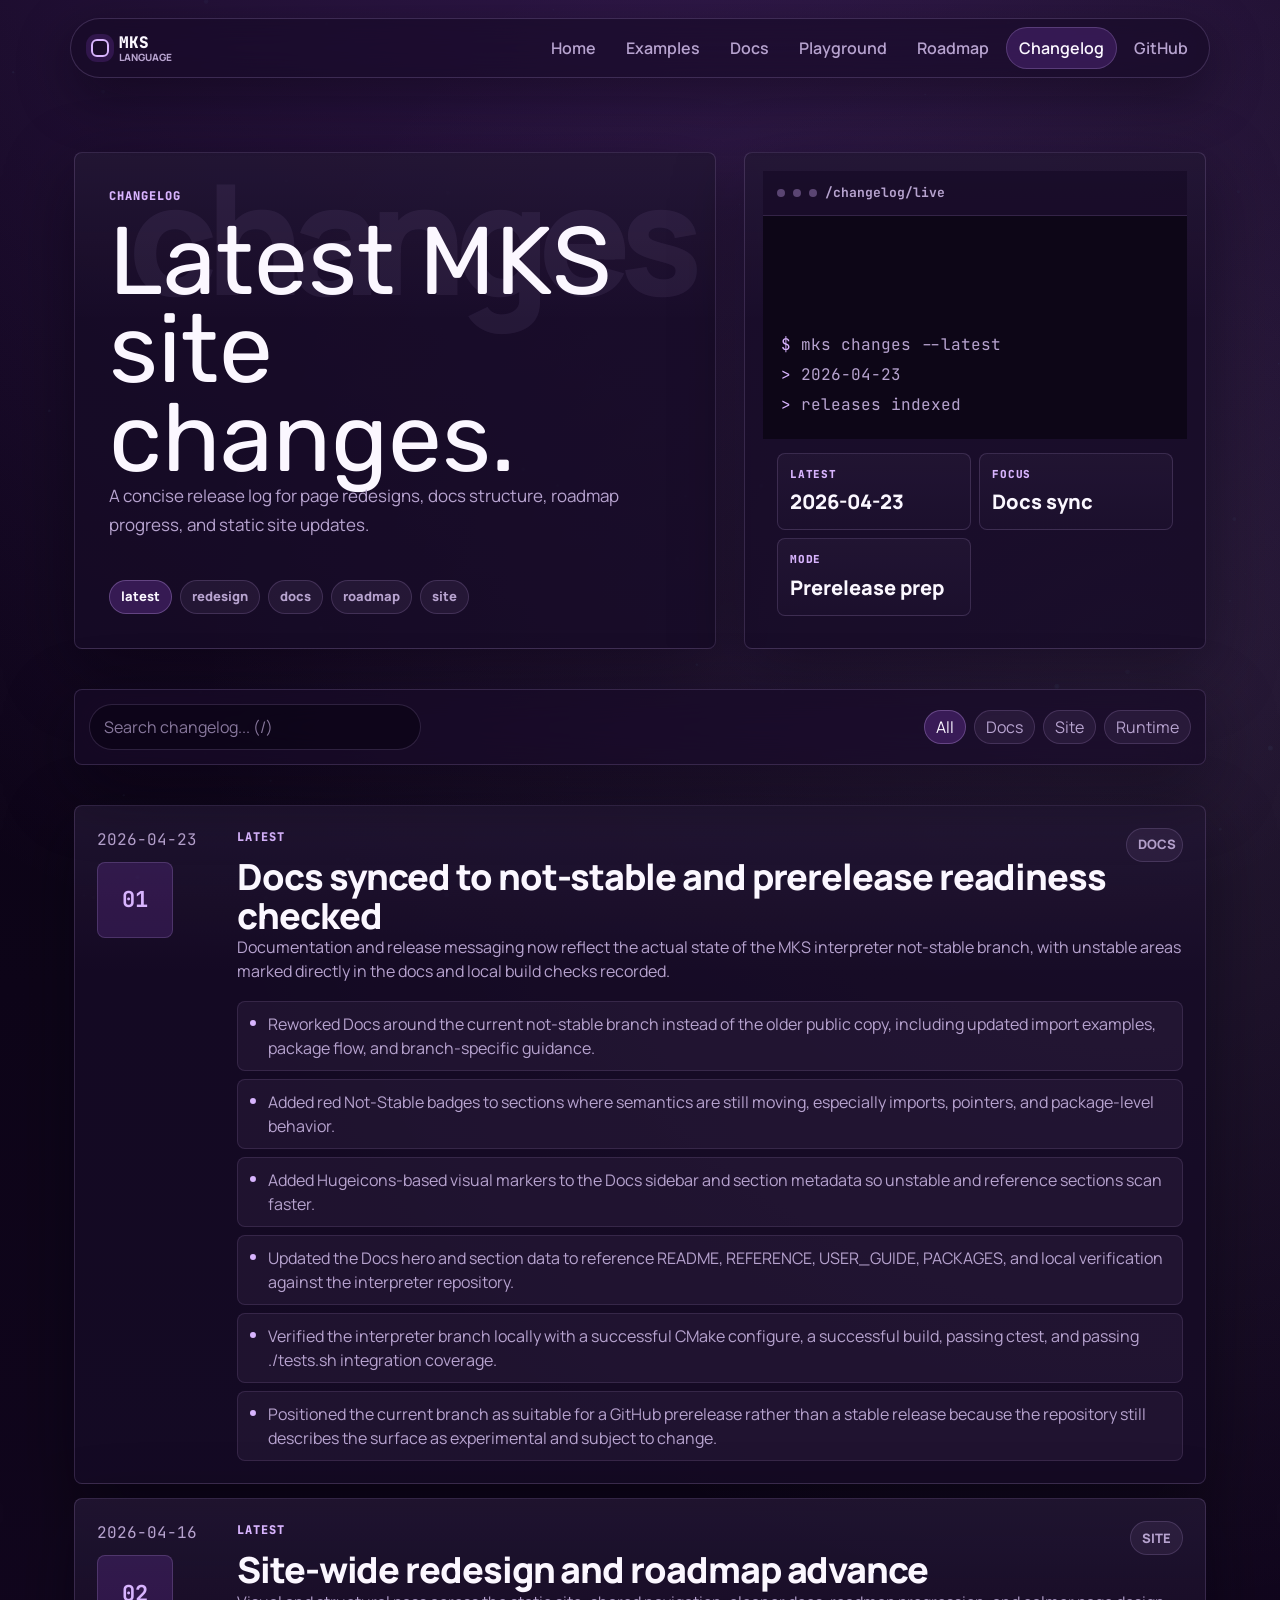
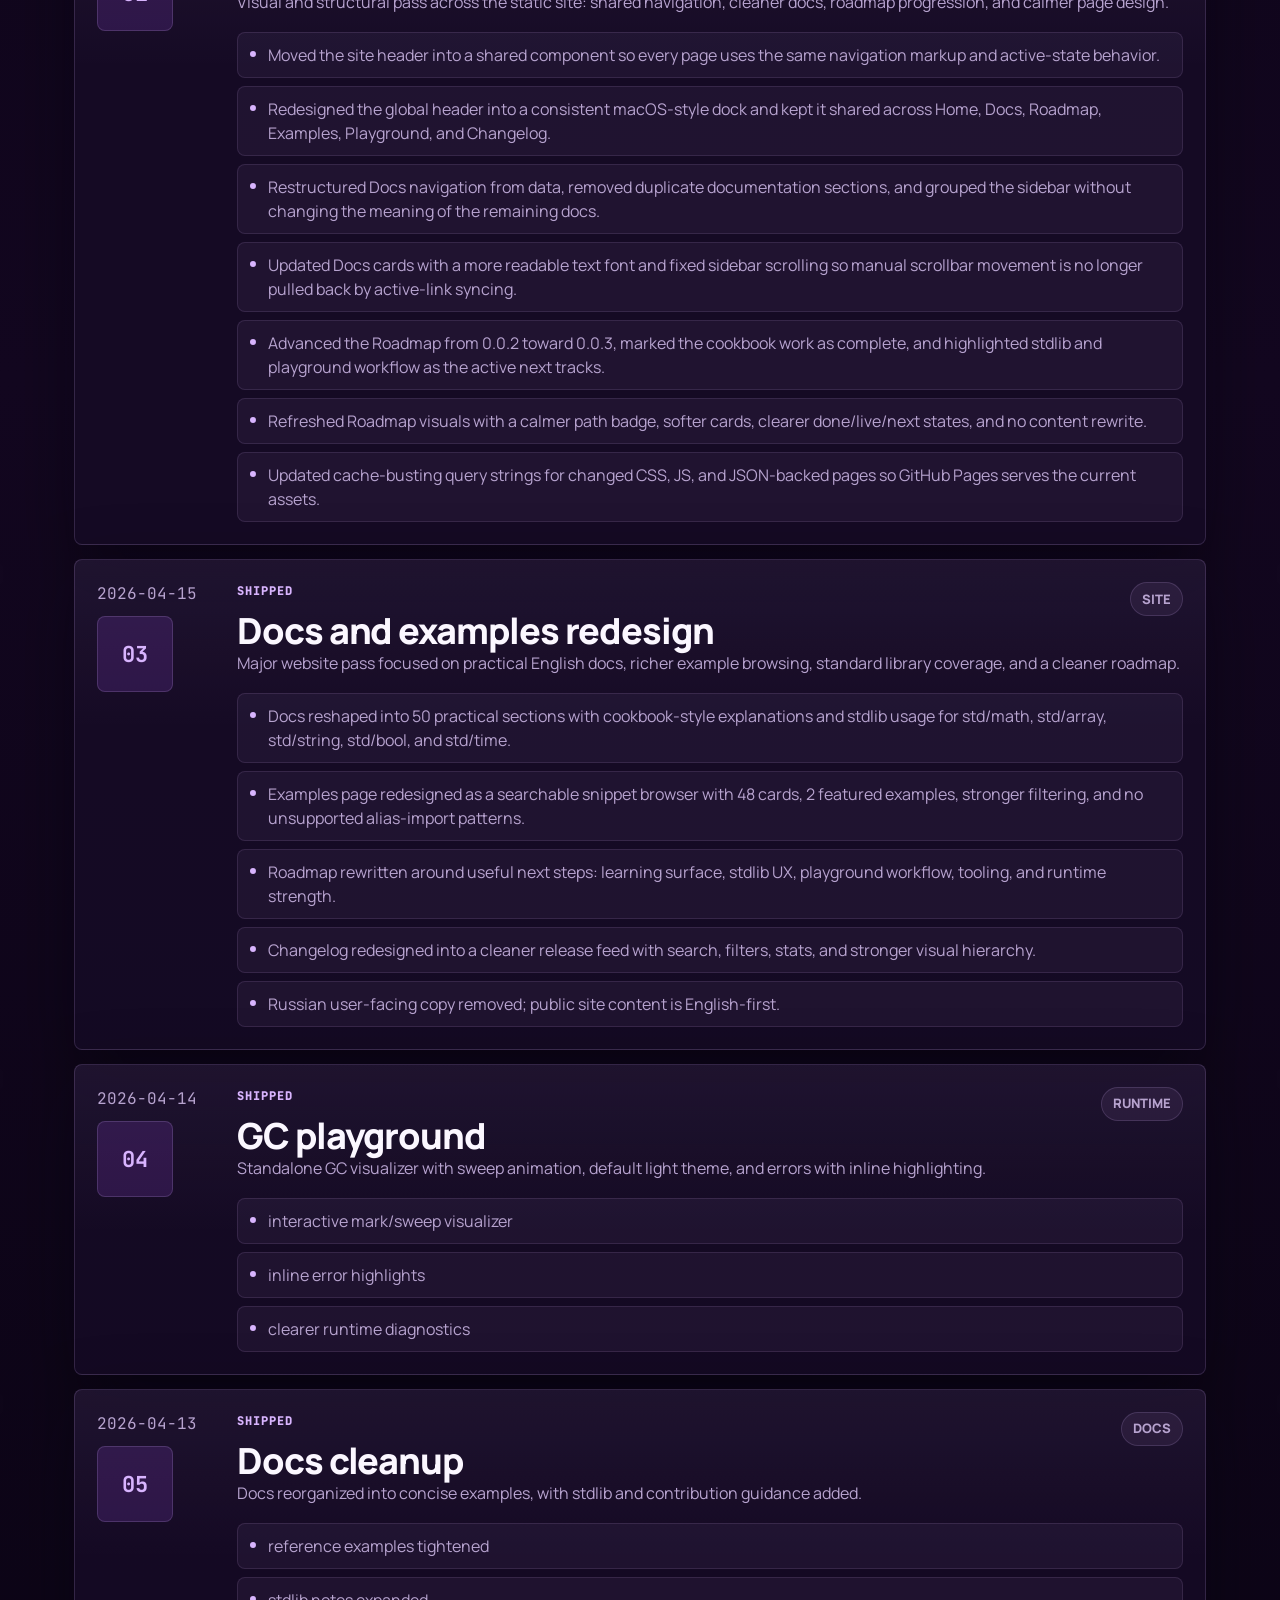
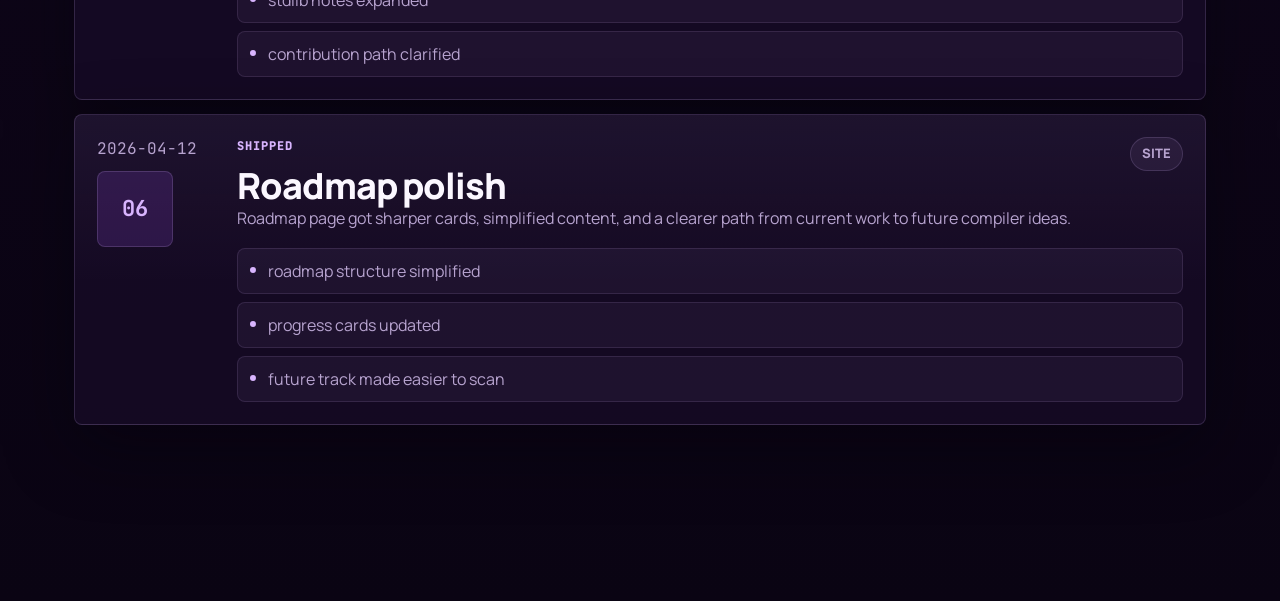
==== changelog.html @ b7c30746 "🎨 Palette: Changelog empty state and accessibility polish - Added localized empty state for Changelo" ====
<!DOCTYPE html>
<html lang="en" data-page="changelog">
<head>
  <meta charset="UTF-8">
  <meta name="viewport" content="width=device-width, initial-scale=1.0">
  <title>MKS Changelog</title>
  <link href="https://fonts.googleapis.com/css2?family=Rubik:wght@500;600;700;800&family=Manrope:wght@400;500;600;700;800&family=JetBrains+Mono:wght@500;700;800&display=swap" rel="stylesheet">
  <link rel="stylesheet" href="assets/css/base.css?v=20260502-dock-mobile-1">
  <link rel="stylesheet" href="assets/css/changelog.css?v=20260423-fonts-1">
  <link rel="stylesheet" href="assets/css/reworking.css?v=20260427-1">
</head>
<body data-theme="dark">
  <canvas class="particles" aria-hidden="true"></canvas>

  <main id="main-content" tabindex="-1">
    <div id="changelog-root">
    <section class="section panel glass changelog-loading">
      <p class="eyebrow">Changelog</p>
      <h1>Loading changelog...</h1>
      <p class="sub">Rendering from <code>assets/data/changelog.json</code></p>
    </section>
    </div>
  </main>
  <script src="assets/js/header.js?v=20260502-icons-1"></script>
  <script src="assets/js/common.js?v=20260502-dock-mobile-1"></script>
  <script src="assets/js/changelog.js?v=20260426-i18n-fix-1"></script>
</body>
</html>
---- assets/css/base.css ----
:root {
  --bg: #05070f;
  --bg-soft: #0a1020;
  --panel: #0f1627;
  --panel-2: #0b1323;
  --text: #f6f8ff;
  --muted: #9fb2d3;
  --accent: #6df2c5;
  --accent-2: #7aa2ff;
  --danger: #ff7b7b;

  --border: rgba(255,255,255,0.09);
  --shadow: 0 18px 60px rgba(0,0,0,0.55);
  --glow: 0 0 40px color-mix(in srgb, var(--accent) 55%, transparent);

  --noise: url('data:image/svg+xml;utf8,<svg xmlns="http://www.w3.org/2000/svg" width="160" height="160" viewBox="0 0 160 160"><filter id="n"><feTurbulence type="fractalNoise" baseFrequency="0.8" numOctaves="2" stitchTiles="stitch"/></filter><rect width="160" height="160" filter="url(%23n)" opacity="0.08"/></svg>');

  --font-display: 'Rubik', 'Manrope', system-ui, sans-serif;
  --font-body: 'Manrope', 'Rubik', system-ui, sans-serif;
  --font-mono: 'JetBrains Mono', monospace;
}

/* base */

* {
  box-sizing: border-box;
  min-width: 0;
}

html {
  margin: 0;
  padding: 0;
  height: 100%;
  background: var(--bg);
  overflow-x: hidden;
}

body {
  margin: 0;
  padding: 0 0 104px;
  min-height: 100vh;
  font-family: var(--font-body);
  color: var(--text);
  line-height: 1.5;
  overflow-x: hidden;
  background: linear-gradient(
    180deg,
    color-mix(in srgb, var(--bg) 90%, transparent),
    color-mix(in srgb, var(--bg-soft) 90%, transparent)
  );
}

/* background fx */

body::before {
  content: "";
  position: fixed;
  inset: 0;
  pointer-events: none;
  z-index: 0;
  background:
    radial-gradient(circle at 20% 20%, rgba(92,240,195,0.08), transparent 38%),
    radial-gradient(circle at 80% 10%, rgba(126,170,255,0.08), transparent 40%),
    radial-gradient(circle at 50% 70%, rgba(92,240,195,0.05), transparent 45%);
}

body::after {
  content: "";
  position: fixed;
  inset: 0;
  pointer-events: none;
  z-index: 0;
  background-image: var(--noise);
  opacity: 0.35;
  mix-blend-mode: soft-light;
}

main {
  position: relative;
  z-index: 2;
  width: 100%;
  overflow-x: clip;
}

/* reset */

img,
canvas,
video,
svg {
  display: block;
  max-width: 100%;
}

button,
input,
textarea {
  font: inherit;
}

button {
  border: 0;
}

a {
  color: inherit;
  text-decoration: none;
}

/* particles */

.particles {
  position: fixed;
  inset: 0;
  width: 100%;
  height: 100%;
  pointer-events: none;
  z-index: 0;
  opacity: 0.22;
}

/* navbar */

.navbar {
  position: fixed;
  top: auto;
  bottom: max(18px, env(safe-area-inset-bottom));
  left: 0;
  right: 0;
  z-index: 40;
  display: flex;
  justify-content: center;
  pointer-events: none;
  padding: 0 18px;
}

@supports (backdrop-filter: blur(12px)) {
  .nav-inner {
    backdrop-filter: blur(16px) saturate(1.08);
    background: color-mix(in srgb, var(--panel-2) 72%, transparent);
  }
}

.nav-inner {
  display: flex;
  align-items: center;
  justify-content: space-between;
  gap: 10px;
  width: min(100%, 980px);
  padding: 8px;
  margin: 0;
  position: relative;
  pointer-events: auto;
  border: 1px solid color-mix(in srgb, var(--border) 86%, transparent);
  border-radius: 18px;
  background: color-mix(in srgb, var(--panel-2) 84%, transparent);
  box-shadow:
    0 20px 60px rgba(0,0,0,0.44),
    inset 0 1px 0 rgba(255,255,255,0.08);
}

.logo {
  display: flex;
  align-items: center;
  gap: 10px;
  font-family: var(--font-mono);
  font-weight: 700;
  flex-shrink: 0;
  min-height: 46px;
  padding: 7px 10px;
  border-radius: 14px;
  transition: transform 220ms cubic-bezier(.2,.8,.2,1), background 180ms ease;
}

.logo:hover {
  background: color-mix(in srgb, var(--panel) 56%, transparent);
  transform: translateY(-7px) scale(1.04);
}

.logo-mark {
  width: 14px;
  height: 14px;
  border: 2px solid var(--accent);
  border-radius: 4px;
  box-shadow: 0 0 12px color-mix(in srgb, var(--accent) 70%, transparent);
}

.logo-text {
  display: grid;
  gap: 1px;
  line-height: 1;
}

.logo-text strong {
  display: block;
  font-family: var(--font-mono);
  font-size: 16px;
  font-weight: 800;
  letter-spacing: 0;
}

.logo-text small {
  display: block;
  color: var(--muted);
  font-family: var(--font-body);
  font-size: 10px;
  font-weight: 800;
  letter-spacing: 0;
  text-transform: uppercase;
}

/* nav */

.nav-links {
  display: flex;
  gap: 5px;
  align-items: center;
  flex-wrap: nowrap;
}

.nav-links a {
  min-height: 46px;
  display: inline-flex;
  align-items: center;
  padding: 9px 12px;
  border-radius: 14px;
  font-weight: 600;
  color: var(--muted);
  border: 1px solid transparent;
  transform-origin: 50% 100%;
  transition:
    color 180ms ease,
    border-color 180ms ease,
    background 180ms ease,
    box-shadow 180ms ease,
    transform 240ms cubic-bezier(.2,.8,.2,1);
}

.nav-links:hover a {
  transform: translateY(2px) scale(0.97);
}

.nav-links a.active {
  color: var(--accent);
  border-color: var(--border);
  background: color-mix(in srgb, var(--panel) 70%, transparent);
}

.nav-links a:hover {
  color: var(--text);
  border-color: var(--border);
  background: color-mix(in srgb, var(--panel) 60%, transparent);
  box-shadow: 0 12px 26px rgba(0,0,0,0.24);
  transform: translateY(-12px) scale(1.12);
}

.nav-links .nav-github {
  color: var(--muted);
  border-color: transparent;
  background: transparent;
}

.nav-mobile {
  display: none;
  align-items: center;
  gap: 8px;
}

/* burger */

.burger {
  display: none;
  width: 44px;
  height: 44px;
  padding: 0;
  align-items: center;
  justify-content: center;
  border-radius: 8px;
  border: 1px solid var(--border);
  background: color-mix(in srgb, var(--panel) 84%, transparent);
  color: var(--text);
  cursor: pointer;
  flex-shrink: 0;
}

.burger-lines {
  position: relative;
  width: 18px;
  height: 12px;
}

.burger-lines span {
  position: absolute;
  left: 0;
  width: 100%;
  height: 2px;
  border-radius: 999px;
  background: var(--text);
  transition: transform 180ms ease, opacity 180ms ease, top 180ms ease;
}

.burger-lines span:nth-child(1) { top: 0; }
.burger-lines span:nth-child(2) { top: 5px; }
.burger-lines span:nth-child(3) { top: 10px; }

.nav-open .burger-lines span:nth-child(1) {
  top: 5px;
  transform: rotate(45deg);
}

.nav-open .burger-lines span:nth-child(2) {
  opacity: 0;
}

.nav-open .burger-lines span:nth-child(3) {
  top: 5px;
  transform: rotate(-45deg);
}

.mobile-menu {
  display: none;
}

/* buttons */

.btn {
  display: inline-flex;
  align-items: center;
  justify-content: center;
  gap: 8px;
  padding: 10px 14px;
  border-radius: 12px;
  border: 1px solid var(--border);
  background: linear-gradient(
    135deg,
    color-mix(in srgb, var(--panel) 70%, transparent),
    color-mix(in srgb, var(--panel-2) 70%, transparent)
  );
  color: var(--text);
  font-weight: 600;
  transition:
    transform 160ms,
    box-shadow 160ms,
    border-color 160ms;
}

.btn:hover {
  transform: translateY(-2px);
  border-color: color-mix(in srgb, var(--accent) 40%, var(--border));
  box-shadow: 0 12px 30px color-mix(in srgb, var(--accent) 15%, transparent);
}

.btn.ghost {
  background: transparent;
  box-shadow: none;
}

/* layout */

.section {
  max-width: 1200px;
  margin: 40px auto;
  padding: 0 24px;
  width: 100%;
}

.section h2 {
  margin: 0 0 10px;
  font-size: 28px;
}

.section p.sub {
  margin: 0 0 18px;
  color: var(--muted);
}

/* panels */

.panel {
  background: var(--panel);
  border: 1px solid var(--border);
  border-radius: 16px;
  padding: 18px;
  box-shadow: var(--shadow);
  position: relative;
  overflow: hidden;
}

.panel::after {
  content: "";
  position: absolute;
  inset: 0;
  z-index: 0;
  pointer-events: none;
  opacity: 0;
  background: linear-gradient(
    125deg,
    color-mix(in srgb, var(--accent) 12%, transparent),
    transparent 30%
  );
  transition: opacity 200ms;
}

.panel:hover::after {
  opacity: 1;
}

.panel > * {
  position: relative;
  z-index: 1;
}

/* code */

.code-block {
  position: relative;
  border: 1px solid var(--border);
  border-radius: 14px;
  padding: 14px;
  font-family: var(--font-mono);
  color: var(--accent);
  background: linear-gradient(
    145deg,
    color-mix(in srgb, var(--panel) 90%, transparent),
    color-mix(in srgb, var(--panel-2) 90%, transparent)
  );
  box-shadow: var(--shadow);
  overflow-x: auto;
  overflow-y: hidden;
  max-width: 100%;
  -webkit-overflow-scrolling: touch;
}

.code-block pre {
  margin: 0;
  white-space: pre;
  min-width: max-content;
}

.copy-btn {
  position: absolute;
  top: 10px;
  right: 10px;
  background: var(--panel-2);
  border: 1px solid var(--border);
  border-radius: 10px;
  color: var(--muted);
  padding: 6px 10px;
  cursor: pointer;
  font-size: 12px;
  z-index: 2;
}

.copy-btn:hover {
  color: var(--text);
}

/* pulse */

.pulse {
  display: grid;
  grid-template-columns: repeat(auto-fit, minmax(200px,1fr));
  gap: 12px;
}

.pulse-card {
  border: 1px solid var(--border);
  border-radius: 14px;
  padding: 12px;
  background: color-mix(in srgb, var(--panel) 90%, transparent);
}

.pulse-card .label {
  font-size: 12px;
  text-transform: uppercase;
  color: var(--muted);
}

.pulse-card .value {
  font-size: 22px;
  font-weight: 700;
}

/* animations */

.float { animation: floaty 6s ease-in-out infinite alternate; }
.glimmer { background-size: 280% 280%; animation: gradient-move 14s ease infinite; }
.pulse-glow { animation: pulse 3s ease-in-out infinite; }

@keyframes floaty {
  0% { transform: translateY(0); }
  100% { transform: translateY(-6px); }
}

@keyframes gradient-move {
  0% { background-position: 0% 50%; }
  50% { background-position: 100% 50%; }
  100% { background-position: 0% 50%; }
}

@keyframes pulse {
  0%,100% { box-shadow: var(--glow); }
  50% { box-shadow: 0 0 18px color-mix(in srgb, var(--accent-2) 45%, transparent); }
}

/* mobile */

@media (max-width: 960px) {
  body {
    padding-bottom: 0;
  }

  .navbar {
    bottom: max(12px, env(safe-area-inset-bottom));
    padding: 0 12px;
  }

  .nav-inner {
    gap: 10px;
    width: 100%;
    padding: 8px;
  }

  .logo {
    min-height: 40px;
  }

  .logo-mark {
    width: 30px;
    height: 30px;
  }

  .logo-text small {
    display: none;
  }

  .nav-links {
    display: none;
  }

  .nav-mobile {
    display: flex;
  }

  .burger {
    display: inline-flex;
  }

  .mobile-menu {
    position: fixed;
    top: auto;
    bottom: calc(max(12px, env(safe-area-inset-bottom)) + 68px);
    right: max(12px, env(safe-area-inset-right));
    left: max(12px, env(safe-area-inset-left));
    display: none;
    flex-direction: column;
    gap: 8px;
    padding: 12px;
    border: 1px solid var(--border);
    border-radius: 8px;
    background: color-mix(in srgb, var(--panel) 94%, transparent);
    box-shadow:
      0 18px 44px rgba(0,0,0,0.42),
      inset 0 1px 0 rgba(255,255,255,0.06);
    max-height: calc(100dvh - 86px);
    overflow-y: auto;
    -webkit-overflow-scrolling: touch;
  }

  .nav-open .mobile-menu {
    display: flex;
  }

  .mobile-menu a {
    padding: 12px 14px;
    border-radius: 8px;
    border: 1px solid transparent;
    color: var(--muted);
    font-weight: 600;
    background: color-mix(in srgb, var(--panel-2) 54%, transparent);
  }

  .mobile-menu a.active {
    color: var(--text);
    border-color: color-mix(in srgb, var(--accent) 22%, var(--border));
    background: color-mix(in srgb, var(--panel) 72%, transparent);
  }

  .mobile-menu a:hover {
    color: var(--text);
    border-color: var(--border);
  }
}

@media (max-width: 600px) {
  .section {
    padding: 0 16px;
  }

  .nav-inner {
    padding: 12px 16px;
  }

  .mobile-menu {
    bottom: calc(max(12px, env(safe-area-inset-bottom)) + 64px);
  }

  .burger {
    width: 40px;
    height: 40px;
  }

  .particles {
    opacity: 0.12;
  }

  .panel {
    padding: 14px;
  }

  .code-block {
    padding: 12px;
  }

  .copy-btn {
    top: 8px;
    right: 8px;
  }
}

:focus-visible {
  outline: 2px solid var(--accent);
  outline-offset: 2px;
}

@media (max-width: 380px) {
  body {
    padding-top: 0;
    padding-bottom: 84px;
  }

  .logo {
    gap: 8px;
  }

  .logo-mark {
    width: 28px;
    height: 28px;
  }

  .logo-text strong {
    font-size: 14px;
  }

  .burger {
    width: 38px;
    height: 38px;
  }

  .mobile-menu {
    right: 10px;
    bottom: calc(max(10px, env(safe-area-inset-bottom)) + 60px);
    left: 10px;
  }
}

@media (prefers-reduced-motion: reduce) {
  .navbar {
    transition: none;
  }
}

/* 2026-04 minimal purple refresh */
:root {
  --bg: #0f0b1a;
  --bg-soft: #171127;
  --panel: #191327;
  --panel-2: #221934;
  --text: #f5f0ff;
  --muted: #b7a9d6;
  --accent: #b48cff;
  --accent-2: #d7c1ff;
  --border: rgba(208, 187, 255, 0.14);
  --shadow: 0 20px 50px rgba(6, 2, 16, 0.36);
  --glow: 0 0 28px color-mix(in srgb, var(--accent) 32%, transparent);
}

body {
  padding-bottom: 84px;
  background:
    radial-gradient(circle at top left, rgba(180, 140, 255, 0.1), transparent 30%),
    radial-gradient(circle at top right, rgba(215, 193, 255, 0.08), transparent 26%),
    linear-gradient(180deg, var(--bg), var(--bg-soft));
}

body::before {
  background:
    radial-gradient(circle at 16% 16%, rgba(180, 140, 255, 0.1), transparent 28%),
    radial-gradient(circle at 84% 12%, rgba(180, 140, 255, 0.08), transparent 28%);
}

body::after,
.particles,
.page-grid,
.page-glow {
  opacity: 0.08;
}

.navbar {
  bottom: auto;
  top: 18px;
}

.nav-inner {
  width: min(100%, 1120px);
  border-radius: 22px;
  background: color-mix(in srgb, var(--panel-2) 92%, transparent);
  box-shadow: 0 14px 40px rgba(0,0,0,0.26);
}

.logo,
.nav-links a,
.mobile-menu a,
.btn,
.tag,
.pill,
.chip,
.change-chip,
.change-filter,
.change-tag,
.play-chip,
.code-chip,
.signal-pill,
.filter-chip,
.tab {
  border-radius: 999px;
}

.logo:hover,
.nav-links a:hover,
.btn:hover {
  transform: translateY(-2px);
}

.logo-mark {
  width: 20px;
  height: 20px;
  border-radius: 7px;
  border-color: var(--accent);
  box-shadow: 0 0 0 6px rgba(180, 140, 255, 0.08);
}

.nav-links a.active,
.mobile-menu a.active,
.btn,
.tag.live,
.pill.live,
.chip-live {
  background: color-mix(in srgb, var(--accent) 14%, var(--panel));
  border-color: color-mix(in srgb, var(--accent) 40%, var(--border));
}

.btn.ghost {
  background: transparent;
}

/* 2026-04-25 global prefs */
body[data-theme="light"] {
  --bg: #f6f3ff;
  --bg-soft: #ede7fb;
  --panel: #ffffff;
  --panel-2: #f4efff;
  --text: #251a3f;
  --muted: #6f638d;
  --accent: #7d43ff;
  --accent-2: #9b73ff;
  --border: rgba(122, 89, 208, 0.14);
  --shadow: 0 18px 44px rgba(58, 30, 108, 0.1);
  --glow: 0 0 24px color-mix(in srgb, var(--accent) 24%, transparent);
}

body[data-theme="light"] {
  background:
    radial-gradient(circle at top left, rgba(125, 67, 255, 0.12), transparent 30%),
    radial-gradient(circle at top right, rgba(155, 115, 255, 0.1), transparent 26%),
    linear-gradient(180deg, var(--bg), var(--bg-soft));
}

body[data-theme="light"]::before {
  background:
    radial-gradient(circle at 16% 16%, rgba(125, 67, 255, 0.1), transparent 28%),
    radial-gradient(circle at 84% 12%, rgba(155, 115, 255, 0.08), transparent 28%);
}

body[data-theme="light"]::after,
body[data-theme="light"] .particles,
body[data-theme="light"] .page-grid,
body[data-theme="light"] .page-glow {
  opacity: 0.05;
}

body[data-theme="light"] .nav-inner {
  background: color-mix(in srgb, var(--panel) 84%, transparent);
  box-shadow: 0 14px 40px rgba(72, 44, 129, 0.12);
}

.nav-controls {
  display: inline-flex;
  align-items: center;
  gap: 8px;
  margin-left: 8px;
}

.nav-theme-toggle,
.nav-language select {
  min-height: 46px;
  display: inline-flex;
  align-items: center;
  justify-content: center;
  gap: 8px;
  padding: 9px 12px;
  border-radius: 999px;
  border: 1px solid var(--border);
  background: color-mix(in srgb, var(--panel) 62%, transparent);
  color: var(--muted);
  font-weight: 600;
  transition:
    color 180ms ease,
    border-color 180ms ease,
    background 180ms ease,
    box-shadow 180ms ease,
    transform 180ms ease;
}

.nav-theme-toggle {
  cursor: pointer;
}

.nav-theme-toggle:hover,
.nav-language select:hover {
  color: var(--text);
  border-color: color-mix(in srgb, var(--accent) 32%, var(--border));
  background: color-mix(in srgb, var(--panel-2) 88%, transparent);
}

.nav-theme-toggle.is-light {
  color: var(--text);
  border-color: color-mix(in srgb, var(--accent) 34%, var(--border));
  background: color-mix(in srgb, var(--accent) 12%, var(--panel));
}

.theme-toggle-dot {
  width: 10px;
  height: 10px;
  border-radius: 999px;
  background: linear-gradient(135deg, #ffffff, var(--accent-2));
  box-shadow: 0 0 0 4px color-mix(in srgb, var(--accent) 12%, transparent);
  flex-shrink: 0;
}

.nav-language {
  position: relative;
  display: inline-flex;
}

.nav-language select {
  appearance: none;
  cursor: pointer;
  padding-right: 34px;
}

.nav-language::after {
  content: "▾";
  position: absolute;
  right: 12px;
  top: 50%;
  transform: translateY(-50%);
  color: var(--muted);
  pointer-events: none;
  font-size: 12px;
}

.mobile-menu-controls {
  display: none;
}

.sr-only {
  position: absolute;
  width: 1px;
  height: 1px;
  padding: 0;
  margin: -1px;
  overflow: hidden;
  clip: rect(0, 0, 0, 0);
  white-space: nowrap;
  border: 0;
}

.skip-link {
  position: fixed;
  top: -100px;
  left: 50%;
  transform: translateX(-50%);
  z-index: 1000;
  padding: 12px 24px;
  background: var(--accent);
  color: white;
  font-weight: 700;
  border-radius: 0 0 16px 16px;
  box-shadow: 0 10px 30px rgba(0, 0, 0, 0.4);
  transition: top 240ms cubic-bezier(0.16, 1, 0.3, 1);
  text-decoration: none;
}

.skip-link:focus-visible {
  top: 0;
  outline: none;
}

@media (max-width: 960px) {
  .mobile-menu-controls {
    display: grid;
    gap: 8px;
  }

  .mobile-menu a {
    display: flex;
    align-items: center;
  }

  .mobile-menu .nav-theme-toggle,
  .mobile-menu .nav-language,
  .mobile-menu .nav-language select {
    width: 100%;
  }
}

.panel,
.code-block,
.examples-toolbar,
.change-filters {
  border-radius: 24px;
}

.panel,
.code-block,
.examples-toolbar,
.change-filters,
.nav-inner,
.mobile-menu {
  box-shadow: 0 14px 34px rgba(0,0,0,0.22);
}

.panel::after,
.code-block::after {
  display: none;
}

/* global white theme foundation */
:root {
  --bg: #ffffff;
  --bg-soft: #f7f4ff;
  --panel: #ffffff;
  --panel-2: #fbfaff;
  --text: #171321;
  --muted: #6f657e;
  --accent: #7c3aed;
  --accent-2: #a855f7;
  --danger: #dc2626;
  --border: rgba(124, 58, 237, 0.14);
  --shadow: 0 18px 42px rgba(38, 25, 64, 0.08);
  --glow: 0 0 0 4px color-mix(in srgb, var(--accent) 10%, transparent);
}

html {
  background: var(--bg);
}

body,
body[data-theme="dark"] {
  color: var(--text);
  background:
    linear-gradient(180deg, #ffffff 0%, #fbfaff 52%, #f7f4ff 100%);
}

body::before,
body::after,
.particles,
.page-grid,
.page-glow {
  display: none !important;
}

.navbar {
  top: 18px;
  bottom: auto;
  padding: 0 20px;
}

.nav-inner {
  width: min(100%, 1140px);
  padding: 8px;
  border-color: var(--border);
  border-radius: 999px;
  background: color-mix(in srgb, white 88%, transparent);
  box-shadow: 0 14px 32px rgba(38, 25, 64, 0.09);
}

@supports (backdrop-filter: blur(12px)) {
  .nav-inner {
    backdrop-filter: blur(18px) saturate(1.1);
    background: color-mix(in srgb, white 78%, transparent);
  }
}

.logo {
  min-height: 42px;
  padding: 7px 12px;
  border-radius: 999px;
}

.logo:hover,
.nav-links a:hover,
.btn:hover {
  transform: translateY(-1px);
  box-shadow: none;
}

.logo-mark {
  width: 18px;
  height: 18px;
  border-color: var(--accent);
  border-radius: 6px;
  box-shadow: 0 0 0 5px color-mix(in srgb, var(--accent) 9%, transparent);
}

.nav-links {
  gap: 4px;
}

.nav-links a {
  min-height: 42px;
  padding: 8px 12px;
  border-radius: 999px;
  color: var(--muted);
}

.nav-links a.active,
.mobile-menu a.active {
  color: var(--accent);
  border-color: color-mix(in srgb, var(--accent) 20%, var(--border));
  background: color-mix(in srgb, var(--accent) 8%, white);
}

.nav-links a:hover,
.mobile-menu a:hover {
  color: var(--text);
  border-color: color-mix(in srgb, var(--accent) 18%, var(--border));
  background: color-mix(in srgb, var(--accent) 6%, white);
}

.nav-links:hover a {
  transform: none;
}

.burger {
  border-radius: 999px;
  background: white;
}

.burger-lines span {
  background: var(--text);
}

.mobile-menu {
  border-radius: 18px;
  background: white;
  box-shadow: 0 18px 42px rgba(38, 25, 64, 0.12);
}

.mobile-menu a {
  color: var(--muted);
  border-radius: 12px;
  background: color-mix(in srgb, var(--accent) 4%, white);
}

.btn,
.btn.ghost {
  min-height: 48px;
  padding: 0 18px;
  border-radius: 999px;
  border-color: color-mix(in srgb, var(--accent) 22%, var(--border));
  background: var(--accent);
  color: white;
  font-weight: 700;
}

.btn.ghost {
  background: white;
  color: var(--accent);
}

.panel,
.code-block,
.examples-toolbar,
.change-filters,
.docs-sidebar,
.docs-content,
.editor-panel,
.heap-panel,
.ast-panel,
.log-panel {
  border-color: var(--border);
  background: var(--panel);
  box-shadow: var(--shadow);
}

.panel::after,
.code-block::after {
  display: none;
}

.code-block {
  color: var(--text);
  background: var(--panel-2);
}

.copy-btn {
  background: white;
}

@media (max-width: 960px) {
  .navbar {
    top: auto;
    bottom: max(12px, env(safe-area-inset-bottom));
  }
}

/* focus polish */
a:focus:not(:focus-visible),
button:focus:not(:focus-visible),
select:focus:not(:focus-visible),
textarea:focus:not(:focus-visible),
input:focus:not(:focus-visible) {
  outline: none;
}

a:focus-visible,
button:focus-visible,
select:focus-visible,
textarea:focus-visible,
input:focus-visible {
  outline: 2px solid var(--accent);
  outline-offset: 4px;
  box-shadow: 0 0 0 8px color-mix(in srgb, var(--accent) 12%, transparent);
}

/* final dark purple theme */
:root {
  --bg: #090312;
  --bg-soft: #12061f;
  --panel: #170b26;
  --panel-2: #211034;
  --text: #fbf7ff;
  --muted: #b7a3cf;
  --accent: #a855f7;
  --accent-2: #d8b4fe;
  --danger: #fb7185;
  --border: rgba(216, 180, 254, 0.18);
  --shadow: 0 22px 70px rgba(4, 0, 10, 0.46);
  --glow: 0 0 0 4px color-mix(in srgb, var(--accent) 16%, transparent);
  --font-display: 'Rubik', 'Manrope', system-ui, sans-serif;
  --font-body: 'Manrope', 'Rubik', system-ui, sans-serif;
  --font-mono: 'JetBrains Mono', monospace;
}

html {
  background: var(--bg);
}

body,
body[data-theme="dark"],
body[data-theme="light"] {
  color: var(--text);
  background:
    radial-gradient(circle at 50% -10%, rgba(168, 85, 247, 0.24), transparent 34%),
    linear-gradient(180deg, #090312 0%, #12061f 56%, #0b0414 100%);
}

body::before,
body::after,
.page-grid,
.page-glow {
  display: none !important;
}

.particles {
  display: block !important;
  opacity: 0.12;
}

.navbar {
  top: 18px;
  bottom: auto;
  padding: 0 20px;
}

.nav-inner {
  width: min(100%, 1140px);
  padding: 8px;
  border-color: rgba(216, 180, 254, 0.18);
  border-radius: 999px;
  background: rgba(23, 11, 38, 0.78);
  box-shadow: 0 18px 54px rgba(4, 0, 10, 0.42) !important;
}

@supports (backdrop-filter: blur(12px)) {
  .nav-inner {
    backdrop-filter: blur(18px) saturate(1.16);
    background: rgba(23, 11, 38, 0.68);
  }
}

.logo {
  min-height: 42px;
  padding: 7px 12px;
  border-radius: 999px;
}

.logo:hover,
.nav-links a:hover,
.btn:hover {
  transform: translateY(-1px);
  box-shadow: none;
}

.logo-mark {
  width: 18px;
  height: 18px;
  border-color: var(--accent-2);
  border-width: 2px;
  border-radius: 6px;
  box-shadow: 0 0 0 5px rgba(168, 85, 247, 0.16);
}

.nav-links {
  gap: 4px;
}

.nav-links a,
.mobile-menu a {
  min-height: 42px;
  padding: 8px 12px;
  border-radius: 999px;
  color: var(--muted);
  background: transparent;
}

.nav-links a.active,
.mobile-menu a.active {
  color: var(--text);
  border-color: rgba(216, 180, 254, 0.22);
  background: rgba(168, 85, 247, 0.18);
}

.nav-links a:hover,
.mobile-menu a:hover {
  color: var(--text);
  border-color: rgba(216, 180, 254, 0.2);
  background: rgba(216, 180, 254, 0.1);
}

.nav-links:hover a {
  transform: none;
}

.burger {
  border-radius: 999px;
  background: rgba(33, 16, 52, 0.94);
}

.burger-lines span {
  background: var(--text);
}

.mobile-menu {
  border-radius: 18px;
  border-color: var(--border);
  background: rgba(23, 11, 38, 0.96);
  box-shadow: 0 18px 42px rgba(4, 0, 10, 0.48) !important;
}

.mobile-menu a {
  background: rgba(216, 180, 254, 0.06);
}

.btn,
.btn.ghost {
  min-height: 48px;
  padding: 0 18px;
  border-radius: 999px;
  border-color: rgba(216, 180, 254, 0.22);
  background: var(--accent);
  color: white;
  font-weight: 700;
}

.btn.ghost {
  background: rgba(216, 180, 254, 0.08);
  color: var(--text);
}

.panel,
.code-block,
.examples-toolbar,
.change-filters,
.docs-sidebar,
.docs-content,
.editor-panel,
.heap-panel,
.ast-panel,
.log-panel {
  border-color: var(--border);
  background: var(--panel);
  box-shadow: var(--shadow) !important;
}

.panel::after,
.code-block::after {
  display: none !important;
}

.code-block {
  color: var(--text);
  background: var(--panel-2);
}

.copy-btn {
  background: rgba(23, 11, 38, 0.96);
  color: var(--accent-2);
}

h1,
.home-hero h1,
.examples-copy h1,
.play-copy h1,
.road-copy h1,
.change-hero h1,
.docs-hero h1 {
  font-family: var(--font-display);
  font-weight: 400;
  letter-spacing: 0;
}

h2,
.section-head h2,
.feature-top h2,
.examples-guide h2,
.split-copy h2,
.feature-intro h2 {
  font-family: var(--font-body);
  font-weight: 800;
}

code,
pre,
kbd,
samp,
.code-block,
.code-block pre,
.code-block code,
.term-body,
.term-line,
.runtime-code,
.docs-mini-terminal,
.console-body,
.roadmap-terminal,
.play-log,
.ast-node {
  font-family: var(--font-mono);
}

@media (max-width: 960px) {
  .navbar {
    top: auto;
    bottom: max(12px, env(safe-area-inset-bottom));
  }
}

/* final global light theme */
:root {
  --bg: #ffffff;
  --bg-soft: #f7f4ff;
  --panel: #ffffff;
  --panel-2: #fbfaff;
  --text: #171321;
  --muted: #6f657e;
  --accent: #7c3aed;
  --accent-2: #a855f7;
  --danger: #dc2626;
  --border: rgba(124, 58, 237, 0.14);
  --shadow: 0 18px 42px rgba(38, 25, 64, 0.08);
  --glow: 0 0 0 4px color-mix(in srgb, var(--accent) 10%, transparent);
}

html {
  background: var(--bg);
}

body,
body[data-theme="dark"],
body[data-theme="light"] {
  color: var(--text);
  background:
    linear-gradient(180deg, #ffffff 0%, #fbfaff 52%, #f7f4ff 100%);
}

body::before,
body::after,
.particles,
.page-grid,
.page-glow {
  display: none !important;
}

.navbar {
  top: 18px;
  bottom: auto;
  padding: 0 20px;
}

.nav-inner {
  width: min(100%, 1140px);
  padding: 8px;
  border-color: var(--border);
  border-radius: 999px;
  background: color-mix(in srgb, white 88%, transparent);
  box-shadow: 0 14px 32px rgba(38, 25, 64, 0.09) !important;
}

@supports (backdrop-filter: blur(12px)) {
  .nav-inner {
    backdrop-filter: blur(18px) saturate(1.1);
    background: color-mix(in srgb, white 78%, transparent);
  }
}

.logo {
  min-height: 42px;
  padding: 7px 12px;
  border-radius: 999px;
}

.logo:hover,
.nav-links a:hover,
.btn:hover {
  transform: translateY(-1px);
  box-shadow: none;
}

.logo-mark {
  width: 18px;
  height: 18px;
  border-color: var(--accent);
  border-width: 2px;
  border-radius: 6px;
  box-shadow: 0 0 0 5px color-mix(in srgb, var(--accent) 9%, transparent);
}

.nav-links {
  gap: 4px;
}

.nav-links a,
.mobile-menu a {
  min-height: 42px;
  padding: 8px 12px;
  border-radius: 999px;
  color: var(--muted);
  background: transparent;
}

.nav-links a.active,
.mobile-menu a.active {
  color: var(--accent);
  border-color: color-mix(in srgb, var(--accent) 20%, var(--border));
  background: color-mix(in srgb, var(--accent) 8%, white);
}

.nav-links a:hover,
.mobile-menu a:hover {
  color: var(--text);
  border-color: color-mix(in srgb, var(--accent) 18%, var(--border));
  background: color-mix(in srgb, var(--accent) 6%, white);
}

.nav-links:hover a {
  transform: none;
}

.burger {
  border-radius: 999px;
  background: white;
}

.burger-lines span {
  background: var(--text);
}

.mobile-menu {
  border-radius: 18px;
  background: white;
  box-shadow: 0 18px 42px rgba(38, 25, 64, 0.12) !important;
}

.mobile-menu a {
  background: color-mix(in srgb, var(--accent) 4%, white);
}

.btn,
.btn.ghost {
  min-height: 48px;
  padding: 0 18px;
  border-radius: 999px;
  border-color: color-mix(in srgb, var(--accent) 22%, var(--border));
  background: var(--accent);
  color: white;
  font-weight: 700;
}

.btn.ghost {
  background: white;
  color: var(--accent);
}

.panel,
.code-block,
.examples-toolbar,
.change-filters,
.docs-sidebar,
.docs-content,
.editor-panel,
.heap-panel,
.ast-panel,
.log-panel {
  border-color: var(--border);
  background: var(--panel);
  box-shadow: var(--shadow) !important;
}

.panel::after,
.code-block::after {
  display: none !important;
}

.code-block {
  color: var(--text);
  background: var(--panel-2);
}

.copy-btn {
  background: white;
}

@media (max-width: 960px) {
  .navbar {
    top: auto;
    bottom: max(12px, env(safe-area-inset-bottom));
  }
}

/* final global light theme */
:root {
  --bg: #ffffff;
  --bg-soft: #f7f4ff;
  --panel: #ffffff;
  --panel-2: #fbfaff;
  --text: #171321;
  --muted: #6f657e;
  --accent: #7c3aed;
  --accent-2: #a855f7;
  --danger: #dc2626;
  --border: rgba(124, 58, 237, 0.14);
  --shadow: 0 18px 42px rgba(38, 25, 64, 0.08);
  --glow: 0 0 0 4px color-mix(in srgb, var(--accent) 10%, transparent);
}

html {
  background: var(--bg);
}

body,
body[data-theme="dark"],
body[data-theme="light"] {
  color: var(--text);
  background:
    linear-gradient(180deg, #ffffff 0%, #fbfaff 52%, #f7f4ff 100%);
}

body::before,
body::after,
.particles,
.page-grid,
.page-glow {
  display: none !important;
}

.navbar {
  top: 18px;
  bottom: auto;
  padding: 0 20px;
}

.nav-inner {
  width: min(100%, 1140px);
  padding: 8px;
  border-color: var(--border);
  border-radius: 999px;
  background: color-mix(in srgb, white 88%, transparent);
  box-shadow: 0 14px 32px rgba(38, 25, 64, 0.09) !important;
}

@supports (backdrop-filter: blur(12px)) {
  .nav-inner {
    backdrop-filter: blur(18px) saturate(1.1);
    background: color-mix(in srgb, white 78%, transparent);
  }
}

.logo {
  min-height: 42px;
  padding: 7px 12px;
  border-radius: 999px;
}

.logo:hover,
.nav-links a:hover,
.btn:hover {
  transform: translateY(-1px);
  box-shadow: none;
}

.logo-mark {
  width: 18px;
  height: 18px;
  border-color: var(--accent);
  border-width: 2px;
  border-radius: 6px;
  box-shadow: 0 0 0 5px color-mix(in srgb, var(--accent) 9%, transparent);
}

.nav-links {
  gap: 4px;
}

.nav-links a,
.mobile-menu a {
  min-height: 42px;
  padding: 8px 12px;
  border-radius: 999px;
  color: var(--muted);
  background: transparent;
}

.nav-links a.active,
.mobile-menu a.active {
  color: var(--accent);
  border-color: color-mix(in srgb, var(--accent) 20%, var(--border));
  background: color-mix(in srgb, var(--accent) 8%, white);
}

.nav-links a:hover,
.mobile-menu a:hover {
  color: var(--text);
  border-color: color-mix(in srgb, var(--accent) 18%, var(--border));
  background: color-mix(in srgb, var(--accent) 6%, white);
}

.nav-links:hover a {
  transform: none;
}

.burger {
  border-radius: 999px;
  background: white;
}

.burger-lines span {
  background: var(--text);
}

.mobile-menu {
  border-radius: 18px;
  background: white;
  box-shadow: 0 18px 42px rgba(38, 25, 64, 0.12) !important;
}

.mobile-menu a {
  background: color-mix(in srgb, var(--accent) 4%, white);
}

.btn,
.btn.ghost {
  min-height: 48px;
  padding: 0 18px;
  border-radius: 999px;
  border-color: color-mix(in srgb, var(--accent) 22%, var(--border));
  background: var(--accent);
  color: white;
  font-weight: 700;
}

.btn.ghost {
  background: white;
  color: var(--accent);
}

.panel,
.code-block,
.examples-toolbar,
.change-filters,
.docs-sidebar,
.docs-content,
.editor-panel,
.heap-panel,
.ast-panel,
.log-panel {
  border-color: var(--border);
  background: var(--panel);
  box-shadow: var(--shadow) !important;
}

.panel::after,
.code-block::after {
  display: none !important;
}

.code-block {
  color: var(--text);
  background: var(--panel-2);
}

.copy-btn {
  background: white;
}

@media (max-width: 960px) {
  .navbar {
    top: auto;
    bottom: max(12px, env(safe-area-inset-bottom));
  }
}

.section h2,
h1,
h2,
h3 {
  letter-spacing: -0.03em;
}

@media (max-width: 960px) {
  .navbar {
    top: auto;
    bottom: max(12px, env(safe-area-inset-bottom));
  }
}

/* harder minimal purple pass */
:root {
  --bg: #120b20;
  --bg-soft: #181028;
  --panel: #1b1330;
  --panel-2: #22173c;
  --text: #f7f2ff;
  --muted: #bba8df;
  --accent: #a855f7;
  --accent-2: #d8b4fe;
  --border: rgba(216, 180, 254, 0.14);
  --shadow: 0 18px 40px rgba(7, 3, 15, 0.28);
}

body::after,
body::before,
.particles,
.page-grid,
.page-glow {
  display: none !important;
}

body {
  padding-bottom: 76px;
  background: linear-gradient(180deg, var(--bg), var(--bg-soft));
}

.navbar {
  top: 18px;
  bottom: auto;
  padding: 0 20px;
}

.nav-inner {
  width: min(100%, 1140px);
  padding: 10px 12px;
  border-radius: 28px;
  background: rgba(34, 23, 60, 0.94);
  box-shadow: none;
}

.logo {
  padding: 8px 12px;
}

.logo-mark {
  width: 22px;
  height: 22px;
  border-width: 3px;
  border-radius: 7px;
  box-shadow: none;
}

.logo:hover,
.nav-links a:hover,
.btn:hover {
  transform: none;
  box-shadow: none;
}

.nav-links {
  gap: 8px;
}

.nav-links a,
.mobile-menu a {
  min-height: 42px;
  padding: 9px 14px;
  border-radius: 999px;
  background: transparent;
}

.nav-links a.active,
.mobile-menu a.active {
  color: var(--text);
  background: color-mix(in srgb, var(--accent) 12%, var(--panel));
  border-color: color-mix(in srgb, var(--accent) 34%, var(--border));
}

.nav-star {
  color: var(--text) !important;
  background: color-mix(in srgb, var(--accent) 18%, var(--panel)) !important;
  border: 1px solid color-mix(in srgb, var(--accent) 46%, var(--border)) !important;
}

.btn,
.btn.ghost {
  min-height: 48px;
  padding: 0 18px;
  border-radius: 999px;
  background: color-mix(in srgb, var(--accent) 16%, var(--panel));
  border-color: color-mix(in srgb, var(--accent) 40%, var(--border));
}

.btn.ghost {
  color: var(--text);
}

.panel,
.code-block,
.examples-toolbar,
.change-filters,
.mobile-menu {
  border-radius: 28px;
  box-shadow: none !important;
}

.panel::after,
.code-block::after {
  display: none !important;
}

@media (max-width: 960px) {
  .navbar {
    top: auto;
    bottom: max(12px, env(safe-area-inset-bottom));
  }
}

/* final dark purple theme, intentionally last */
:root {
  --bg: #090312;
  --bg-soft: #12061f;
  --panel: #170b26;
  --panel-2: #211034;
  --text: #fbf7ff;
  --muted: #b7a3cf;
  --accent: #a855f7;
  --accent-2: #d8b4fe;
  --danger: #fb7185;
  --border: rgba(216, 180, 254, 0.18);
  --shadow: 0 22px 70px rgba(4, 0, 10, 0.46);
  --glow: 0 0 0 4px color-mix(in srgb, var(--accent) 16%, transparent);
}

html {
  background: var(--bg);
}

body,
body[data-theme="dark"],
body[data-theme="light"] {
  color: var(--text);
  background:
    radial-gradient(circle at 50% -10%, rgba(168, 85, 247, 0.24), transparent 34%),
    linear-gradient(180deg, #090312 0%, #12061f 56%, #0b0414 100%);
}

body::before,
body::after,
.particles,
.page-grid,
.page-glow {
  display: none !important;
}

.particles {
  display: block !important;
  opacity: 0.12;
}

.navbar {
  top: 18px;
  bottom: auto;
  padding: 0 20px;
}

.nav-inner {
  width: min(100%, 1140px);
  padding: 8px;
  border-color: var(--border);
  border-radius: 999px;
  background: rgba(23, 11, 38, 0.78);
  box-shadow: 0 18px 54px rgba(4, 0, 10, 0.42) !important;
}

@supports (backdrop-filter: blur(12px)) {
  .nav-inner {
    backdrop-filter: blur(18px) saturate(1.16);
    background: rgba(23, 11, 38, 0.68);
  }
}

.logo {
  min-height: 42px;
  padding: 7px 12px;
  border-radius: 999px;
}

.logo:hover,
.nav-links a:hover,
.btn:hover {
  transform: translateY(-1px);
  box-shadow: none;
}

.logo-mark {
  width: 18px;
  height: 18px;
  border-color: var(--accent-2);
  border-width: 2px;
  border-radius: 6px;
  box-shadow: 0 0 0 5px rgba(168, 85, 247, 0.16);
}

.nav-links {
  gap: 4px;
}

.nav-links a,
.mobile-menu a {
  min-height: 42px;
  padding: 8px 12px;
  border-radius: 999px;
  color: var(--muted);
  background: transparent;
}

.nav-links a.active,
.mobile-menu a.active {
  color: var(--text);
  border-color: rgba(216, 180, 254, 0.22);
  background: rgba(168, 85, 247, 0.18);
}

.nav-links a:hover,
.mobile-menu a:hover {
  color: var(--text);
  border-color: rgba(216, 180, 254, 0.2);
  background: rgba(216, 180, 254, 0.1);
}

.nav-links:hover a {
  transform: none;
}

.burger {
  border-radius: 999px;
  background: rgba(33, 16, 52, 0.94);
}

.burger-lines span {
  background: var(--text);
}

.mobile-menu {
  border-radius: 18px;
  background: rgba(23, 11, 38, 0.96);
  box-shadow: 0 18px 42px rgba(4, 0, 10, 0.48) !important;
}

.mobile-menu a {
  background: rgba(216, 180, 254, 0.06);
}

.btn,
.btn.ghost {
  min-height: 48px;
  padding: 0 18px;
  border-radius: 999px;
  border-color: color-mix(in srgb, var(--accent) 22%, var(--border));
  background: var(--accent);
  color: white;
  font-weight: 700;
}

.btn.ghost {
  background: rgba(216, 180, 254, 0.08);
  color: var(--text);
}

.panel,
.code-block,
.examples-toolbar,
.change-filters,
.docs-sidebar,
.docs-content,
.editor-panel,
.heap-panel,
.ast-panel,
.log-panel {
  border-color: var(--border);
  background: var(--panel);
  box-shadow: var(--shadow) !important;
}

.panel::after,
.code-block::after {
  display: none !important;
}

.code-block {
  color: var(--text);
  background: var(--panel-2);
}

.copy-btn {
  background: rgba(23, 11, 38, 0.96);
  color: var(--accent-2);
}

@media (max-width: 960px) {
  .navbar {
    top: auto;
    bottom: max(12px, env(safe-area-inset-bottom));
  }
}

/* =============================================
   macOS Dock nav animation
   ============================================= */

.nav-links a {
  transform-origin: 50% 100%;
  transition:
    color 140ms ease,
    border-color 140ms ease,
    background 140ms ease,
    transform 200ms cubic-bezier(0.2, 0.9, 0.3, 1);
  will-change: transform;
}

/* =============================================
   Mobile menu: full animated rework
   ============================================= */

.nav-backdrop {
  position: fixed;
  inset: 0;
  z-index: 38;
  background: rgba(9, 3, 18, 0.54);
  backdrop-filter: blur(3px) saturate(0.9);
  -webkit-backdrop-filter: blur(3px) saturate(0.9);
  opacity: 0;
  visibility: hidden;
  pointer-events: none;
  transition: opacity 260ms ease, visibility 260ms;
}

@media (max-width: 960px) {
  .mobile-menu {
    display: flex !important;
    flex-direction: column;
    gap: 4px;
    opacity: 0;
    visibility: hidden;
    pointer-events: none;
    transform: translateY(18px) scale(0.96);
    transform-origin: 50% 100%;
    transition:
      opacity 260ms cubic-bezier(0.16, 1, 0.3, 1),
      transform 260ms cubic-bezier(0.16, 1, 0.3, 1),
      visibility 260ms;
    padding: 10px;
    border-radius: 20px;
    border: 1px solid rgba(216, 180, 254, 0.18) !important;
    background: rgba(12, 5, 22, 0.97) !important;
    backdrop-filter: blur(28px) saturate(1.3) !important;
    -webkit-backdrop-filter: blur(28px) saturate(1.3) !important;
    box-shadow:
      0 28px 64px rgba(4, 0, 10, 0.6),
      0 0 0 1px rgba(216, 180, 254, 0.07) inset !important;
  }

  .nav-open .mobile-menu {
    opacity: 1;
    visibility: visible;
    pointer-events: auto;
    transform: none;
  }

  .mobile-menu-header {
    padding: 4px 10px 8px;
    border-bottom: 1px solid rgba(216, 180, 254, 0.1);
    margin-bottom: 4px;
  }

  .mobile-menu-title {
    font-size: 10px;
    font-weight: 800;
    letter-spacing: 0.1em;
    text-transform: uppercase;
    color: rgba(216, 180, 254, 0.38);
    font-family: var(--font-mono);
  }

  .mobile-menu-nav {
    display: flex;
    flex-direction: column;
    gap: 2px;
  }

  .mobile-menu-nav a {
    display: flex !important;
    align-items: center !important;
    gap: 10px !important;
    padding: 10px 12px !important;
    border-radius: 12px !important;
    border: 1px solid transparent !important;
    color: rgba(216, 180, 254, 0.65) !important;
    font-weight: 600 !important;
    font-size: 14px !important;
    background: transparent !important;
    transition: color 140ms ease, background 140ms ease, border-color 140ms ease !important;
  }

  .mobile-menu-nav a i {
    font-size: 18px;
    width: 22px;
    flex-shrink: 0;
    opacity: 0.65;
    transition: opacity 140ms ease;
  }

  .mobile-menu-nav a span {
    flex: 1;
  }

  .mobile-menu-nav a:hover {
    color: rgba(255, 247, 255, 0.95) !important;
    background: rgba(216, 180, 254, 0.09) !important;
    border-color: rgba(216, 180, 254, 0.14) !important;
  }

  .mobile-menu-nav a:hover i {
    opacity: 1;
  }

  .mobile-menu-nav a.active {
    color: #fbf7ff !important;
    background: rgba(168, 85, 247, 0.2) !important;
    border-color: rgba(216, 180, 254, 0.26) !important;
  }

  .mobile-menu-nav a.active i {
    opacity: 1;
    color: #d8b4fe;
  }

  .mobile-menu-footer {
    display: flex;
    align-items: center;
    gap: 8px;
    padding: 8px 4px 2px;
    margin-top: 4px;
    border-top: 1px solid rgba(216, 180, 254, 0.1);
  }

  .mobile-menu-footer .nav-language {
    flex: 1;
  }

  .mobile-menu-footer .nav-language select,
  .mobile-menu-footer .nav-language::after {
    display: none;
  }

  .mobile-menu-footer .mobile-language {
    display: flex;
  }

  .mobile-menu-footer .mobile-language select {
    display: flex;
    width: 100%;
    min-height: 40px;
    appearance: none;
    background: rgba(216, 180, 254, 0.06) !important;
    border: 1px solid rgba(216, 180, 254, 0.14) !important;
    border-radius: 10px !important;
    color: rgba(216, 180, 254, 0.7) !important;
    font-size: 13px;
    padding: 0 12px;
    cursor: pointer;
  }

  .mobile-github-btn {
    display: inline-flex !important;
    align-items: center !important;
    gap: 6px !important;
    min-height: 40px;
    padding: 0 14px !important;
    border-radius: 10px !important;
    border: 1px solid rgba(216, 180, 254, 0.16) !important;
    background: rgba(216, 180, 254, 0.06) !important;
    color: rgba(216, 180, 254, 0.7) !important;
    font-size: 13px !important;
    font-weight: 600 !important;
    white-space: nowrap;
    transition: color 140ms ease, background 140ms ease, border-color 140ms ease !important;
    flex: 1;
    justify-content: center;
  }

  .mobile-github-btn i {
    font-size: 16px;
  }

  .mobile-github-btn:hover {
    color: #fbf7ff !important;
    background: rgba(216, 180, 254, 0.12) !important;
    border-color: rgba(216, 180, 254, 0.26) !important;
  }

  /* Staggered entrance */
  .mobile-menu-header,
  .mobile-menu-nav a,
  .mobile-menu-footer {
    opacity: 0;
    transform: translateY(10px);
    transition:
      opacity 200ms ease,
      transform 200ms ease,
      color 140ms ease,
      background 140ms ease,
      border-color 140ms ease;
  }

  .nav-open .mobile-menu-header            { opacity: 1; transform: none; transition-delay: 45ms; }
  .nav-open .mobile-menu-nav a:nth-child(1) { opacity: 1; transform: none; transition-delay: 75ms; }
  .nav-open .mobile-menu-nav a:nth-child(2) { opacity: 1; transform: none; transition-delay: 100ms; }
  .nav-open .mobile-menu-nav a:nth-child(3) { opacity: 1; transform: none; transition-delay: 125ms; }
  .nav-open .mobile-menu-nav a:nth-child(4) { opacity: 1; transform: none; transition-delay: 150ms; }
  .nav-open .mobile-menu-nav a:nth-child(5) { opacity: 1; transform: none; transition-delay: 175ms; }
  .nav-open .mobile-menu-nav a:nth-child(6) { opacity: 1; transform: none; transition-delay: 200ms; }
  .nav-open .mobile-menu-footer             { opacity: 1; transform: none; transition-delay: 225ms; }
}

.nav-open .burger {
  background: rgba(168, 85, 247, 0.18) !important;
  border-color: rgba(216, 180, 254, 0.3) !important;
}

/* hide old mobile-menu-controls — replaced by new footer */
.mobile-menu-controls {
  display: none !important;
}

.hidden {
  display: none !important;
}
---- assets/css/changelog.css ----
body[data-theme="dark"] {
  background:
    radial-gradient(circle at 50% -8%, rgba(168, 85, 247, 0.28), transparent 32%),
    radial-gradient(circle at 88% 18%, rgba(216, 180, 254, 0.12), transparent 28%),
    linear-gradient(180deg, #090312 0%, #130720 52%, #0a0413 100%);
}

#changelog-root {
  padding: 112px 0 60px;
}

.change-hero-bg,
.change-grid,
.change-beam {
  display: none;
}

.section,
.change-hero-inner {
  width: min(100% - 48px, 1180px);
  max-width: none;
  margin-right: auto;
  margin-left: auto;
}

.change-hero-inner {
  display: grid;
  grid-template-columns: minmax(0, 1fr) minmax(340px, 0.72fr);
  gap: 28px;
  align-items: stretch;
}

.change-hero-inner > div:first-child,
.change-console,
.change-filters,
.change-card,
.changelog-loading,
.change-stat {
  border: 1px solid rgba(216, 180, 254, 0.16);
  border-radius: 8px;
  background:
    linear-gradient(180deg, rgba(216, 180, 254, 0.055), transparent 170px),
    rgba(23, 11, 38, 0.82);
  box-shadow: 0 22px 70px rgba(4, 0, 10, 0.42);
}

.change-hero-inner > div:first-child {
  position: relative;
  min-height: 430px;
  display: grid;
  align-content: end;
  padding: 34px;
  overflow: hidden;
}

.change-hero-inner > div:first-child::before {
  content: "changes";
  position: absolute;
  right: 24px;
  top: 22px;
  color: rgba(216, 180, 254, 0.07);
  font-size: clamp(72px, 12vw, 160px);
  font-weight: 800;
  line-height: 0.8;
  letter-spacing: -0.08em;
  pointer-events: none;
}

.eyebrow {
  position: relative;
  z-index: 1;
  margin: 0 0 12px;
  color: #d8b4fe;
  font-family: var(--font-mono);
  font-size: 12px;
  font-weight: 800;
  letter-spacing: 0.08em;
  text-transform: uppercase;
}

.change-hero h1 {
  position: relative;
  z-index: 1;
  max-width: 820px;
  margin: 0;
  color: #fbf7ff;
  font-size: clamp(48px, 8vw, 96px);
  line-height: 0.92;
  letter-spacing: 0;
}

.sub,
.console-body,
.change-list,
.change-date span {
  color: #b7a3cf;
}

.change-sub {
  position: relative;
  z-index: 1;
  max-width: 62ch;
  margin: 20px 0 0;
  font-size: 17px;
  line-height: 1.7;
}

.change-chips {
  position: relative;
  z-index: 1;
  display: flex;
  flex-wrap: wrap;
  gap: 8px;
  margin-top: 22px;
}

.change-chip,
.change-filter,
.change-tag {
  display: inline-flex;
  align-items: center;
  min-height: 34px;
  padding: 0 11px;
  border: 1px solid rgba(216, 180, 254, 0.16);
  border-radius: 999px;
  color: #b7a3cf;
  background: rgba(216, 180, 254, 0.07);
  font-size: 13px;
  font-weight: 800;
}

.chip-live,
.change-filter.active,
.change-filter:hover {
  color: #fbf7ff;
  border-color: rgba(216, 180, 254, 0.28);
  background: rgba(168, 85, 247, 0.22);
}

.change-console {
  min-height: 430px;
  display: grid;
  grid-template-rows: auto 1fr auto;
  overflow: hidden;
}

.console-head {
  display: flex;
  align-items: center;
  gap: 8px;
  padding: 12px 14px;
  border-bottom: 1px solid rgba(216, 180, 254, 0.14);
  background: rgba(23, 11, 38, 0.72);
}

.console-head span {
  width: 8px;
  height: 8px;
  border-radius: 999px;
  background: rgba(216, 180, 254, 0.34);
}

.console-head strong,
.console-body,
.change-date,
.label {
  font-family: var(--font-mono);
}

.console-head strong {
  color: #b7a3cf;
  font-size: 13px;
}

.console-body {
  display: grid;
  align-content: end;
  padding: 18px;
  background: #0d0617;
}

.console-body div {
  line-height: 1.9;
}

.console-body span,
.label,
.change-date strong {
  color: #d8b4fe;
}

.change-stats {
  display: grid;
  grid-template-columns: repeat(auto-fit, minmax(130px, 1fr));
  gap: 8px;
  padding: 14px;
}

.change-stat {
  padding: 12px;
  box-shadow: none;
}

.label {
  margin: 0 0 5px;
  font-size: 11px;
  font-weight: 800;
  letter-spacing: 0.08em;
  text-transform: uppercase;
}

.value {
  margin: 0;
  color: #fbf7ff;
  font-size: 20px;
  font-weight: 800;
}

.change-filter-shell {
  margin-top: 18px;
}

.change-filters {
  position: sticky;
  top: 84px;
  z-index: 8;
  display: grid;
  grid-template-columns: minmax(260px, 0.44fr) minmax(0, 1fr);
  gap: 14px;
  align-items: center;
  padding: 14px;
}

@supports (backdrop-filter: blur(12px)) {
  .change-filters {
    backdrop-filter: blur(18px) saturate(1.12);
    background: rgba(23, 11, 38, 0.72);
  }
}

.change-search {
  width: 100%;
  min-height: 44px;
  padding: 10px 14px;
  border: 1px solid rgba(216, 180, 254, 0.16);
  border-radius: 999px;
  color: #fbf7ff;
  background: rgba(9, 3, 18, 0.54);
  font: inherit;
}

.change-search::placeholder {
  color: rgba(183, 163, 207, 0.72);
}

.change-filter-list {
  display: flex;
  flex-wrap: wrap;
  justify-content: end;
  gap: 8px;
}

.change-filter {
  cursor: pointer;
  font: inherit;
  text-transform: capitalize;
}

.change-feed {
  display: grid;
  gap: 14px;
  margin-top: 18px;
}

.changelog-empty {
  margin-top: 24px;
}

.change-card {
  display: grid;
  grid-template-columns: 120px minmax(0, 1fr);
  gap: 20px;
  padding: 22px;
  opacity: 0;
  transform: translateY(18px);
  transition:
    opacity 360ms ease var(--delay),
    transform 360ms ease var(--delay),
    border-color 160ms ease;
}

.change-card.is-visible {
  opacity: 1;
  transform: none;
}

.change-card[hidden] {
  display: none;
}

.change-card:hover {
  border-color: rgba(216, 180, 254, 0.34);
}

.change-date {
  display: grid;
  align-content: start;
  gap: 10px;
}

.change-date strong {
  width: 76px;
  height: 76px;
  display: grid;
  place-items: center;
  border: 1px solid rgba(216, 180, 254, 0.18);
  border-radius: 8px;
  background: rgba(168, 85, 247, 0.16);
  font-size: 22px;
}

.change-card-head {
  display: flex;
  justify-content: space-between;
  gap: 14px;
  align-items: start;
}

.change-card h2 {
  margin: 0;
  color: #fbf7ff;
  font-size: clamp(24px, 3vw, 36px);
  line-height: 1.08;
}

.change-tag {
  text-transform: uppercase;
  white-space: nowrap;
}

.change-list {
  display: grid;
  gap: 8px;
  margin: 14px 0 0;
  padding: 0;
  list-style: none;
}

.change-list li {
  position: relative;
  padding: 10px 12px 10px 30px;
  border: 1px solid rgba(216, 180, 254, 0.12);
  border-radius: 8px;
  background: rgba(216, 180, 254, 0.055);
}

.change-list li::before {
  content: "";
  position: absolute;
  left: 12px;
  top: 18px;
  width: 6px;
  height: 6px;
  border-radius: 999px;
  background: #d8b4fe;
}

@media (max-width: 980px) {
  .change-hero-inner,
  .change-filters,
  .change-card {
    grid-template-columns: 1fr;
  }

  .change-filter-list {
    justify-content: start;
  }

  .change-hero-inner > div:first-child,
  .change-console {
    min-height: 0;
  }
}

@media (max-width: 760px) {
  #changelog-root {
    padding-top: 24px;
    padding-bottom: 104px;
  }

  .section,
  .change-hero-inner {
    width: min(100% - 32px, 1180px);
  }

  .change-hero-inner > div:first-child {
    padding: 22px;
  }
}
---- assets/css/reworking.css ----
.reworking-container {
  display: flex;
  flex-direction: column;
  align-items: center;
  justify-content: center;
  min-height: calc(100vh - 200px);
  text-align: center;
  padding: 40px;
}

.reworking-icon {
  width: 120px;
  height: 120px;
  background-color: var(--accent);
  mask-image: url('../data/reworking.svg');
  mask-repeat: no-repeat;
  mask-position: center;
  mask-size: contain;
  -webkit-mask-image: url('../data/reworking.svg');
  -webkit-mask-repeat: no-repeat;
  -webkit-mask-position: center;
  -webkit-mask-size: contain;
  margin-bottom: 24px;
  opacity: 0.8;
  animation: minimalistPulse 4s ease-in-out infinite;
}

.reworking-text {
  font-family: var(--font-mono);
  font-size: 14px;
  font-weight: 500;
  color: var(--muted);
  letter-spacing: 0.2em;
  text-transform: uppercase;
  opacity: 0.6;
}

@keyframes minimalistPulse {
  0%, 100% {
    transform: scale(1);
    opacity: 0.6;
  }
  50% {
    transform: scale(1.05);
    opacity: 0.9;
    filter: drop-shadow(0 0 15px color-mix(in srgb, var(--accent) 30%, transparent));
  }
}
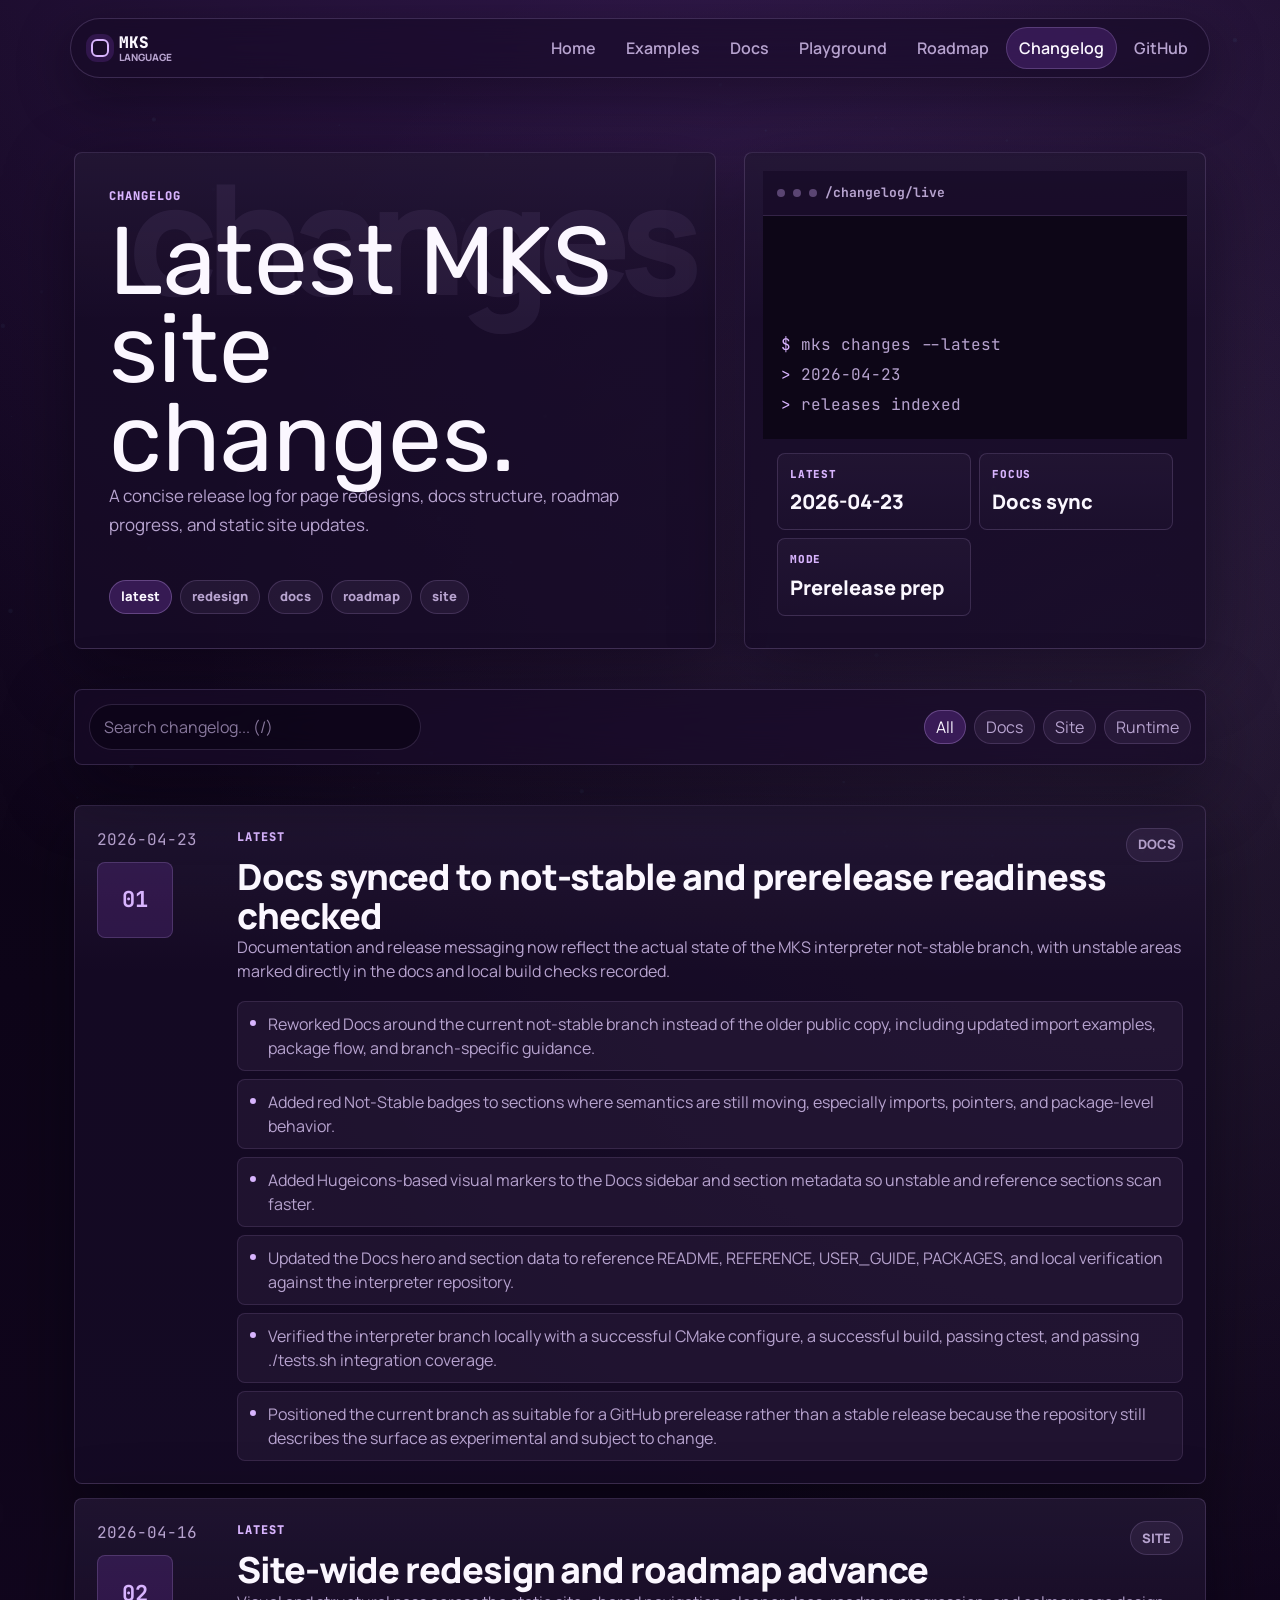
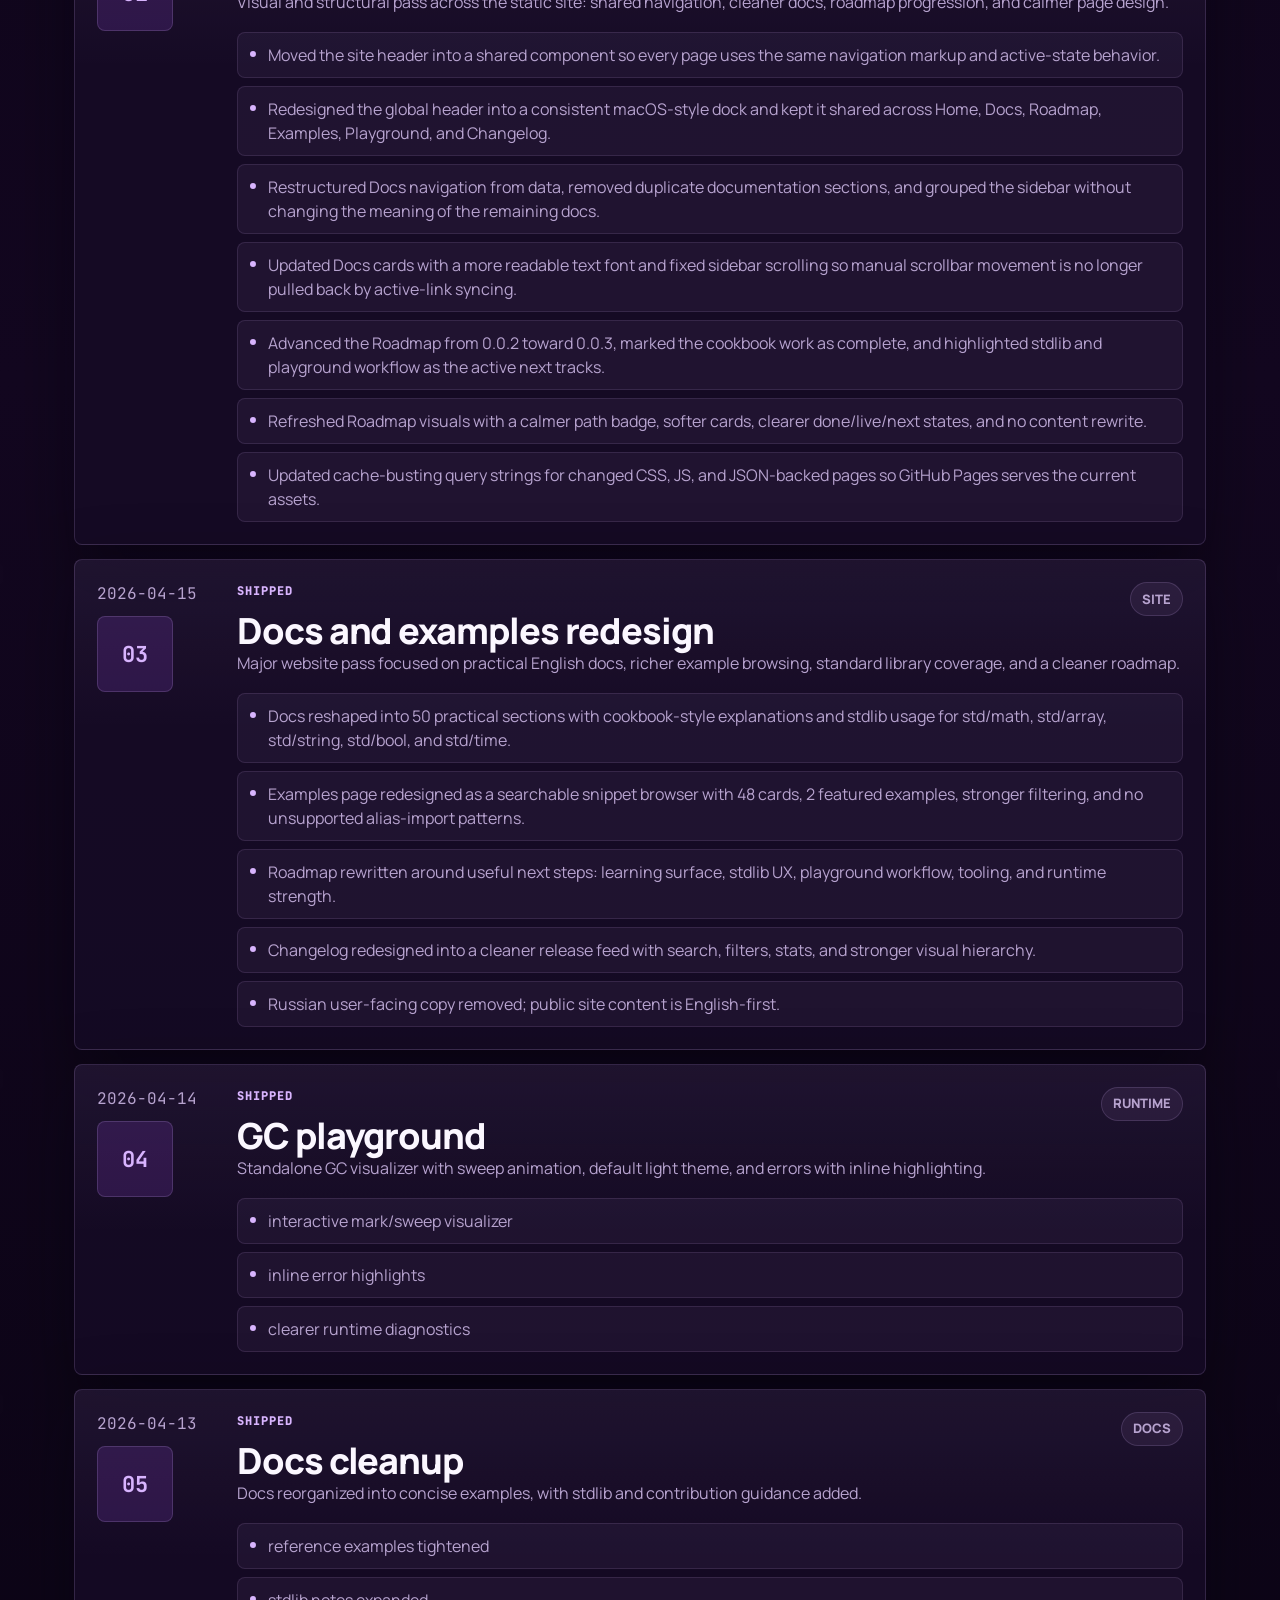
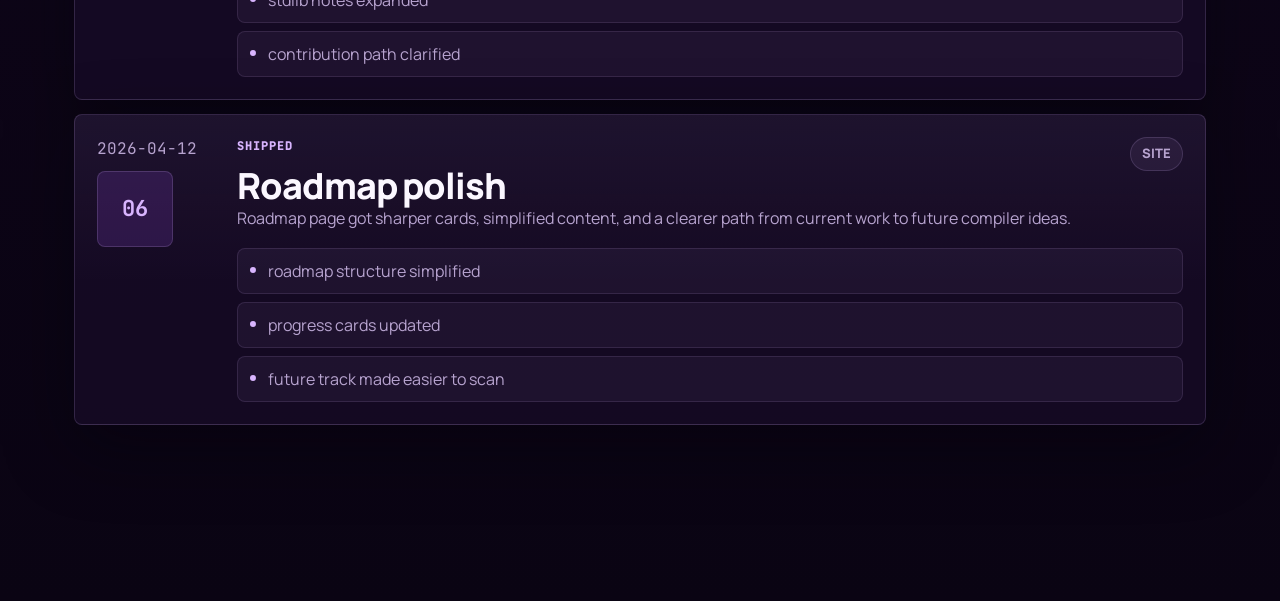
==== commit d12b70a0: "🎨 Palette: improve documentation tabs accessibility and keyboard navigation - Implement WAI-ARIA Tab" ====
--- a/changelog.html
+++ b/changelog.html
@@ -7,7 +7,6 @@
   <link href="https://fonts.googleapis.com/css2?family=Rubik:wght@500;600;700;800&family=Manrope:wght@400;500;600;700;800&family=JetBrains+Mono:wght@500;700;800&display=swap" rel="stylesheet">
   <link rel="stylesheet" href="assets/css/base.css?v=20260502-dock-mobile-1">
   <link rel="stylesheet" href="assets/css/changelog.css?v=20260423-fonts-1">
-  <link rel="stylesheet" href="assets/css/reworking.css?v=20260427-1">
 </head>
 <body data-theme="dark">
   <canvas class="particles" aria-hidden="true"></canvas>
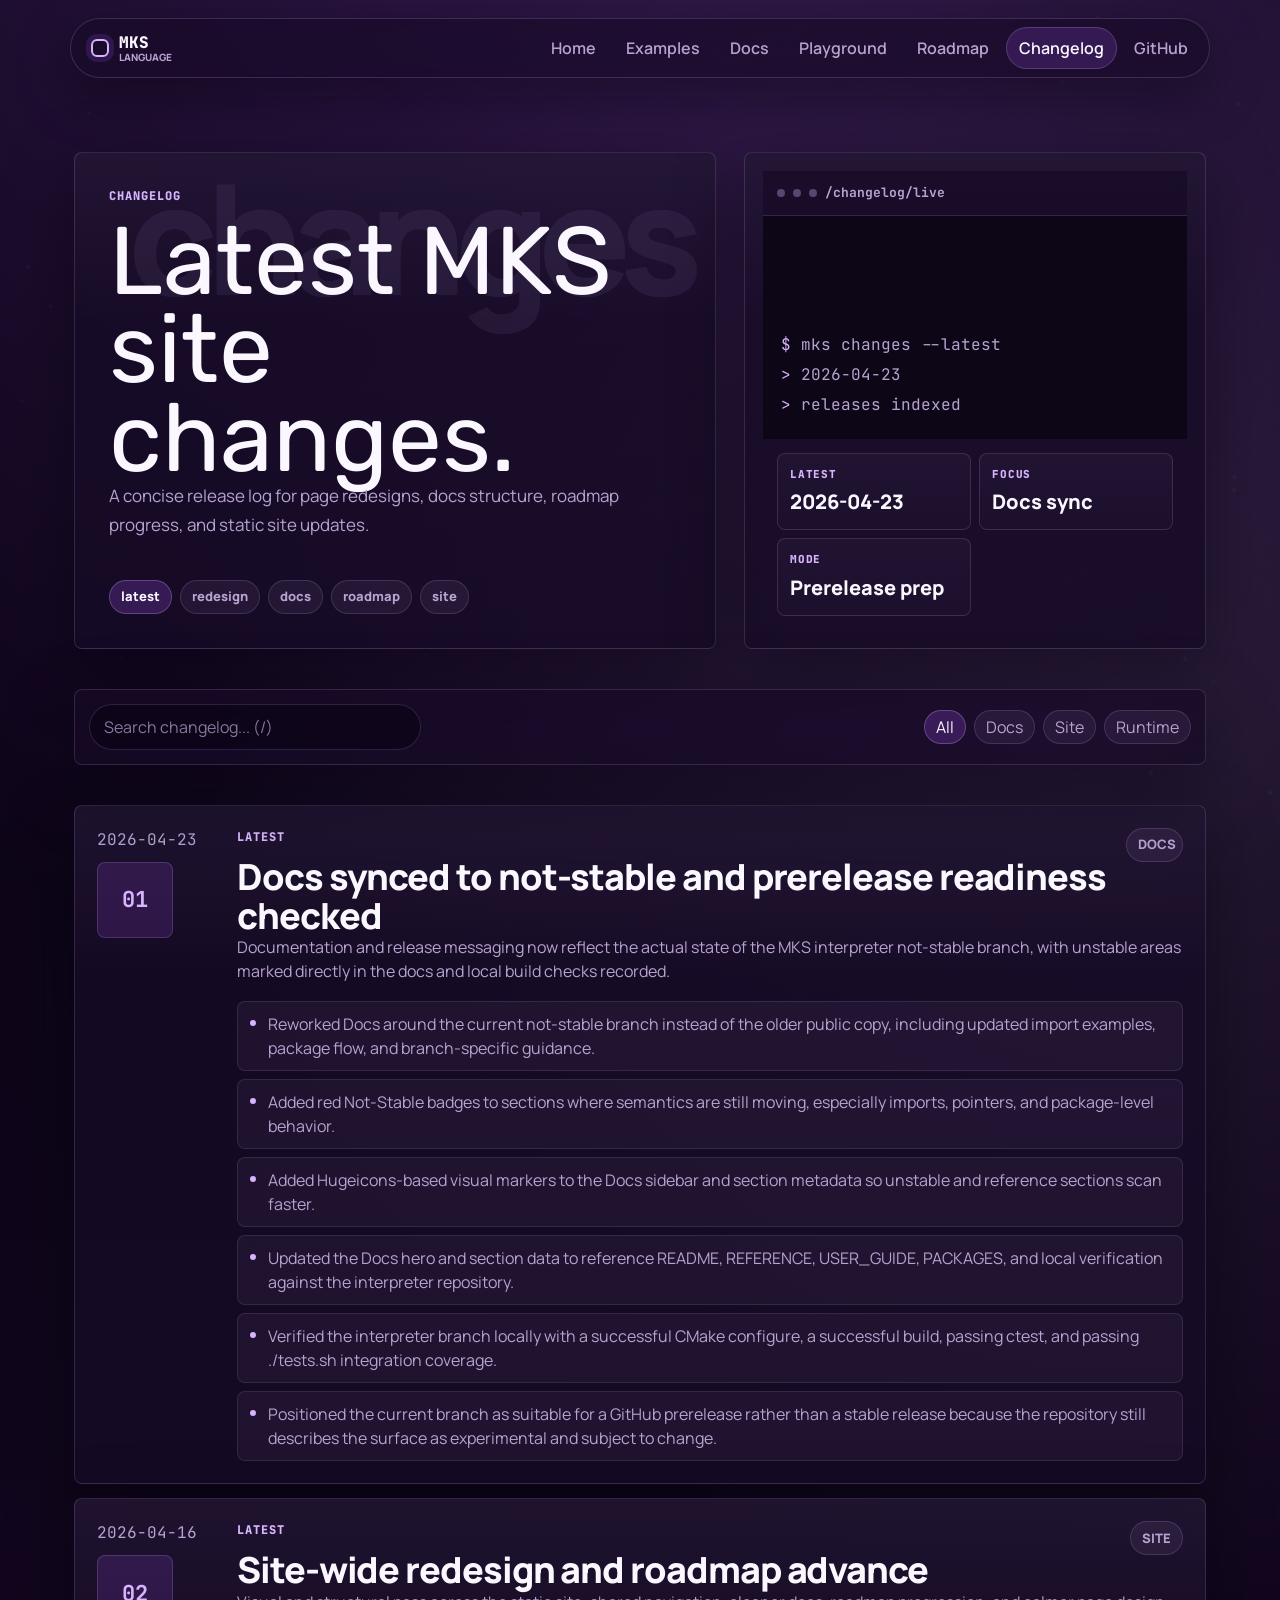
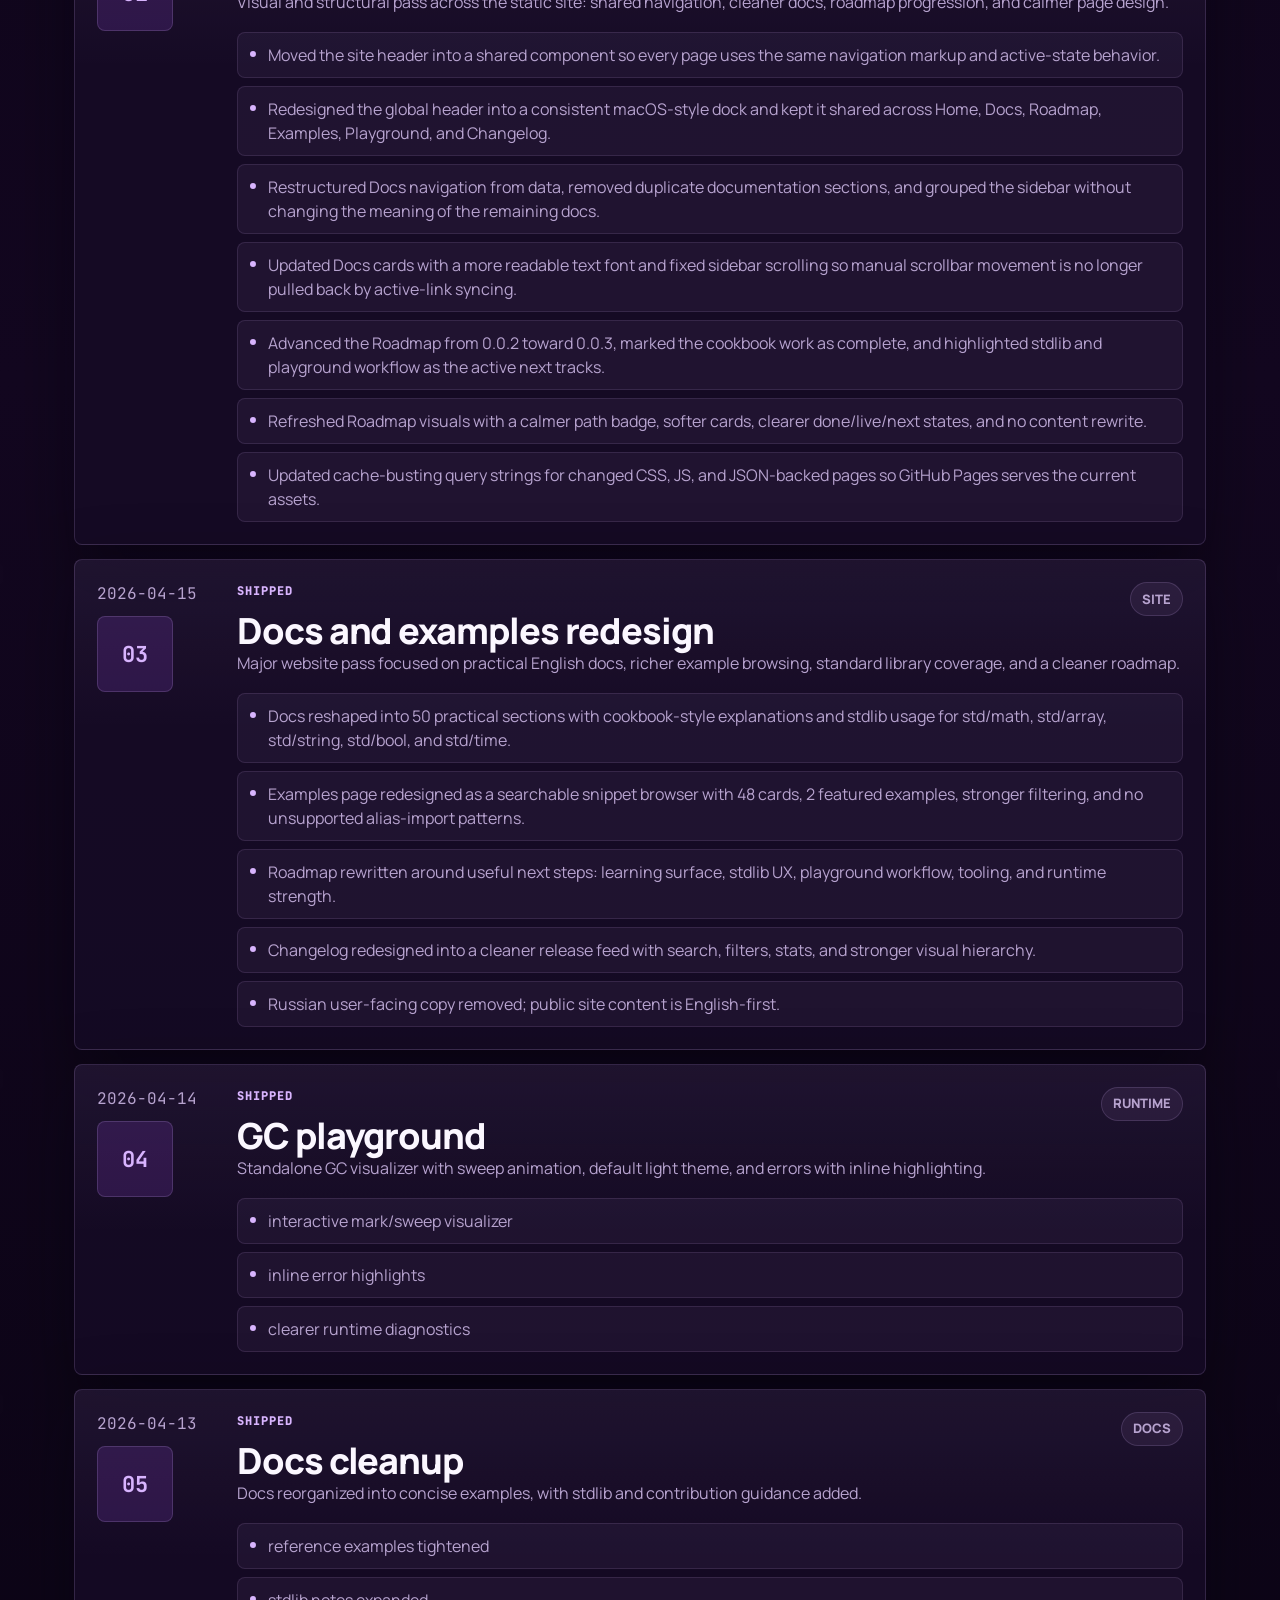
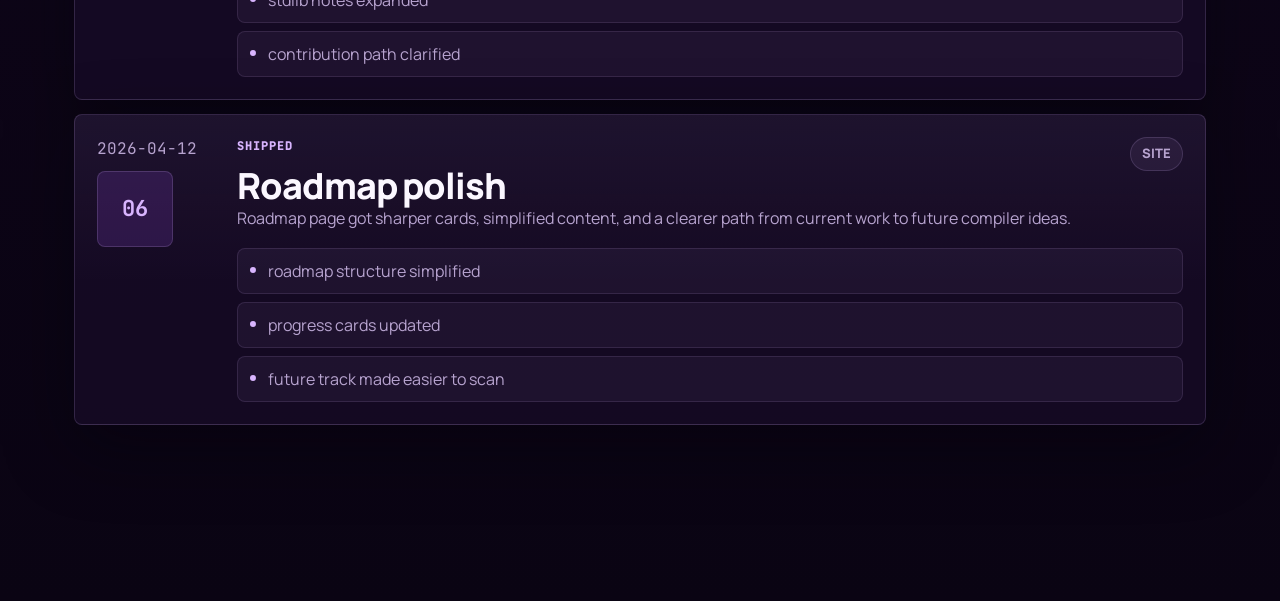
==== commit 7c6d78c0: "🎨 Palette: Add localized empty state to Changelog search - Implement 'No changes found' empty state " ====
--- a/changelog.html
+++ b/changelog.html
@@ -7,9 +7,10 @@
   <link href="https://fonts.googleapis.com/css2?family=Rubik:wght@500;600;700;800&family=Manrope:wght@400;500;600;700;800&family=JetBrains+Mono:wght@500;700;800&display=swap" rel="stylesheet">
   <link rel="stylesheet" href="assets/css/base.css?v=20260502-dock-mobile-1">
   <link rel="stylesheet" href="assets/css/changelog.css?v=20260423-fonts-1">
+  <link rel="stylesheet" href="assets/css/reworking.css?v=20260427-1">
 </head>
 <body data-theme="dark">
-  <canvas class="particles" aria-hidden="true"></canvas>
+  <canvas class="particles"></canvas>
 
   <main id="main-content" tabindex="-1">
     <div id="changelog-root">
--- a/assets/css/changelog.css
+++ b/assets/css/changelog.css
@@ -220,6 +220,10 @@
   margin-top: 18px;
 }
 
+.changelog-empty {
+  margin-top: 24px;
+}
+
 .change-filters {
   position: sticky;
   top: 84px;
@@ -270,10 +274,6 @@
   display: grid;
   gap: 14px;
   margin-top: 18px;
-}
-
-.changelog-empty {
-  margin-top: 24px;
 }
 
 .change-card {
--- a/assets/css/reworking.css
+++ b/assets/css/reworking.css
@@ -0,0 +1,48 @@
+.reworking-container {
+  display: flex;
+  flex-direction: column;
+  align-items: center;
+  justify-content: center;
+  min-height: calc(100vh - 200px);
+  text-align: center;
+  padding: 40px;
+}
+
+.reworking-icon {
+  width: 120px;
+  height: 120px;
+  background-color: var(--accent);
+  mask-image: url('../data/reworking.svg');
+  mask-repeat: no-repeat;
+  mask-position: center;
+  mask-size: contain;
+  -webkit-mask-image: url('../data/reworking.svg');
+  -webkit-mask-repeat: no-repeat;
+  -webkit-mask-position: center;
+  -webkit-mask-size: contain;
+  margin-bottom: 24px;
+  opacity: 0.8;
+  animation: minimalistPulse 4s ease-in-out infinite;
+}
+
+.reworking-text {
+  font-family: var(--font-mono);
+  font-size: 14px;
+  font-weight: 500;
+  color: var(--muted);
+  letter-spacing: 0.2em;
+  text-transform: uppercase;
+  opacity: 0.6;
+}
+
+@keyframes minimalistPulse {
+  0%, 100% {
+    transform: scale(1);
+    opacity: 0.6;
+  }
+  50% {
+    transform: scale(1.05);
+    opacity: 0.9;
+    filter: drop-shadow(0 0 15px color-mix(in srgb, var(--accent) 30%, transparent));
+  }
+}
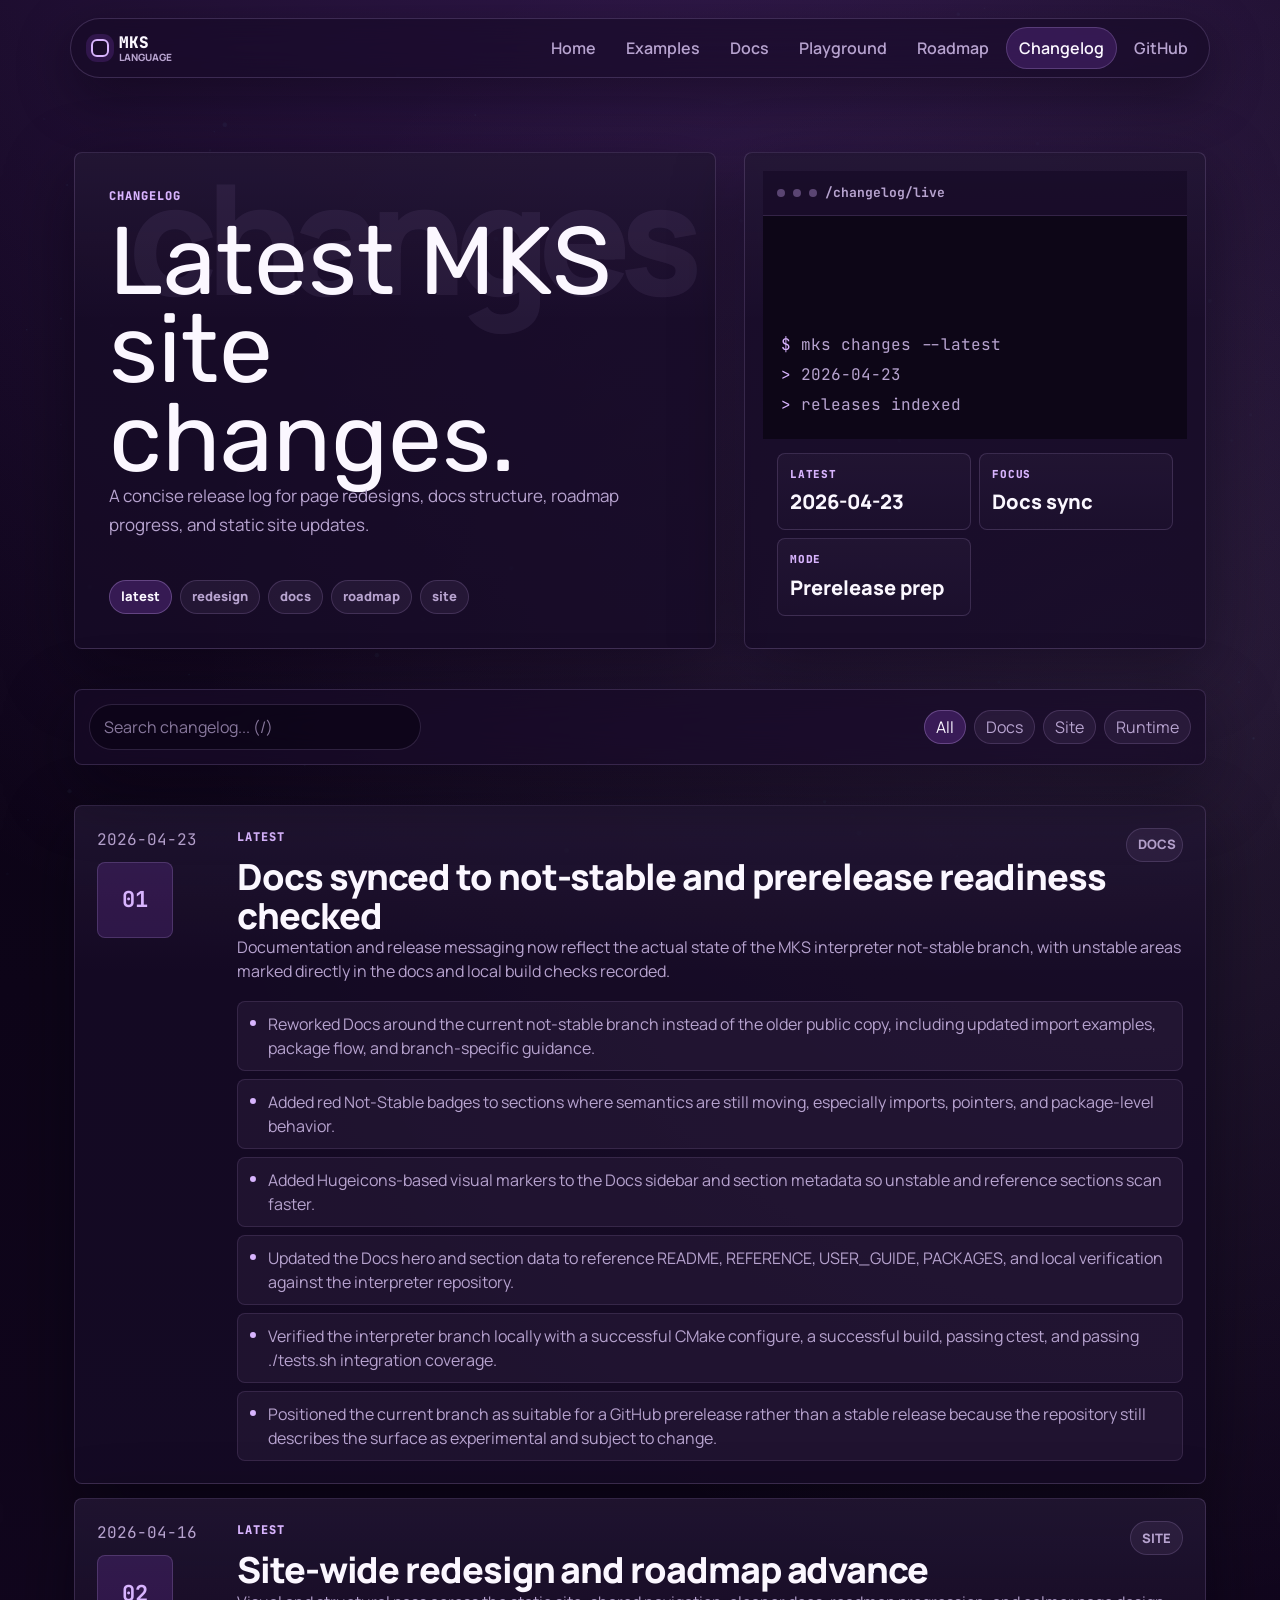
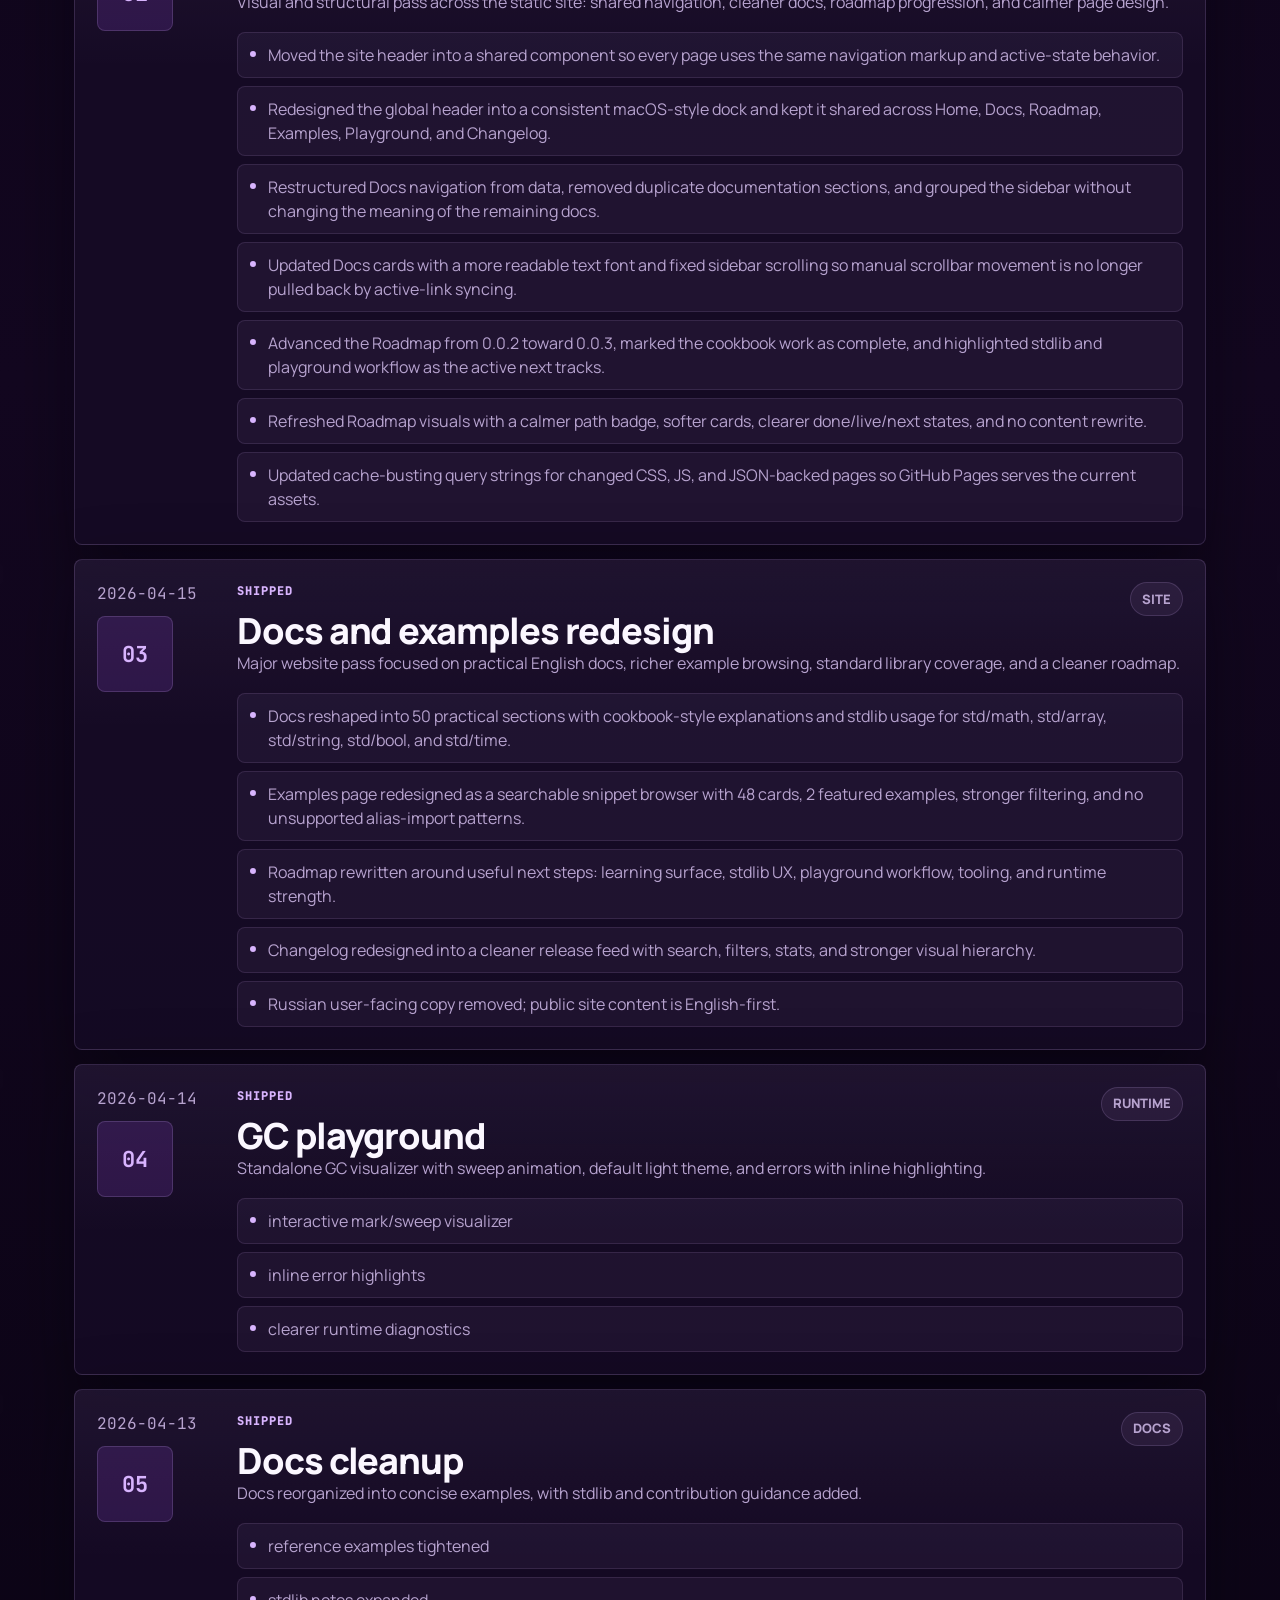
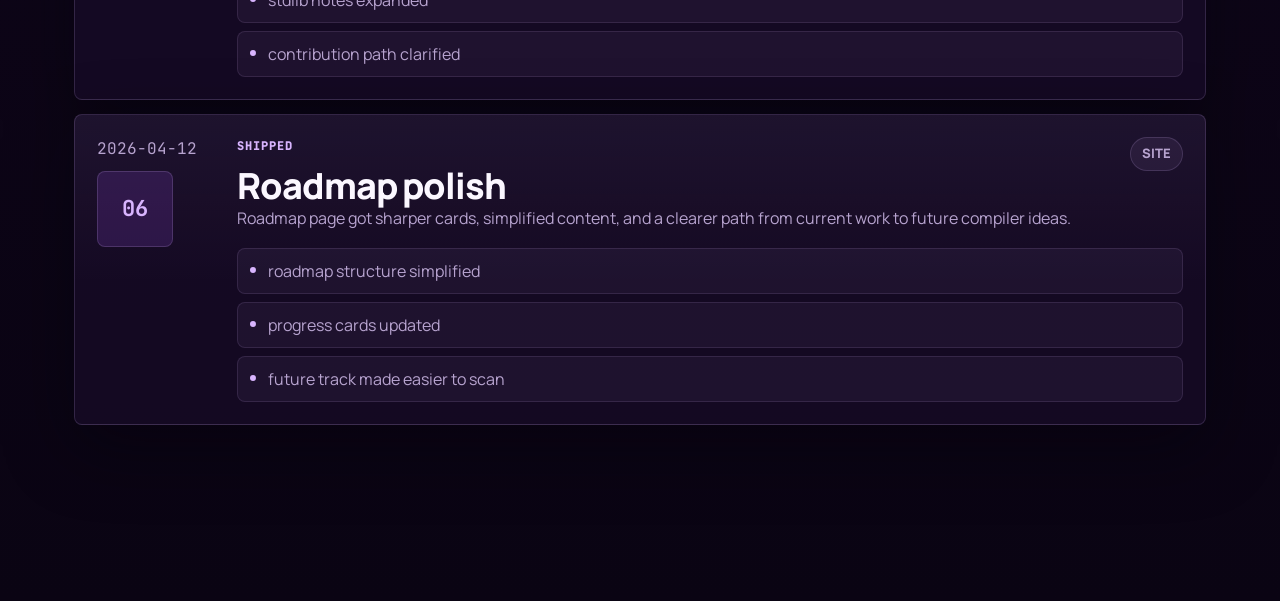
==== commit 291d0152: "🎨 Palette: Localized Changelog empty state and a11y fixes - Added localized "No changes found" empty" ====
--- a/changelog.html
+++ b/changelog.html
@@ -10,7 +10,7 @@
   <link rel="stylesheet" href="assets/css/reworking.css?v=20260427-1">
 </head>
 <body data-theme="dark">
-  <canvas class="particles"></canvas>
+  <canvas class="particles" aria-hidden="true"></canvas>
 
   <main id="main-content" tabindex="-1">
     <div id="changelog-root">
--- a/assets/css/changelog.css
+++ b/assets/css/changelog.css
@@ -220,10 +220,6 @@
   margin-top: 18px;
 }
 
-.changelog-empty {
-  margin-top: 24px;
-}
-
 .change-filters {
   position: sticky;
   top: 84px;
@@ -242,15 +238,47 @@
   }
 }
 
+.change-search-wrap {
+  position: relative;
+  width: 100%;
+}
+
 .change-search {
   width: 100%;
   min-height: 44px;
-  padding: 10px 14px;
+  padding: 10px 42px 10px 14px;
   border: 1px solid rgba(216, 180, 254, 0.16);
   border-radius: 999px;
   color: #fbf7ff;
   background: rgba(9, 3, 18, 0.54);
   font: inherit;
+}
+
+.change-search-clear {
+  position: absolute;
+  right: 6px;
+  top: 50%;
+  transform: translateY(-50%);
+  width: 32px;
+  height: 32px;
+  display: flex;
+  align-items: center;
+  justify-content: center;
+  border-radius: 999px;
+  background: rgba(168, 85, 247, 0.12);
+  border: 1px solid rgba(216, 180, 254, 0.16);
+  color: #d8b4fe;
+  cursor: pointer;
+  transition: background 160ms, border-color 160ms;
+}
+
+.change-search-clear:hover {
+  background: rgba(168, 85, 247, 0.22);
+  border-color: rgba(216, 180, 254, 0.28);
+}
+
+.change-search-clear.hidden {
+  display: none;
 }
 
 .change-search::placeholder {
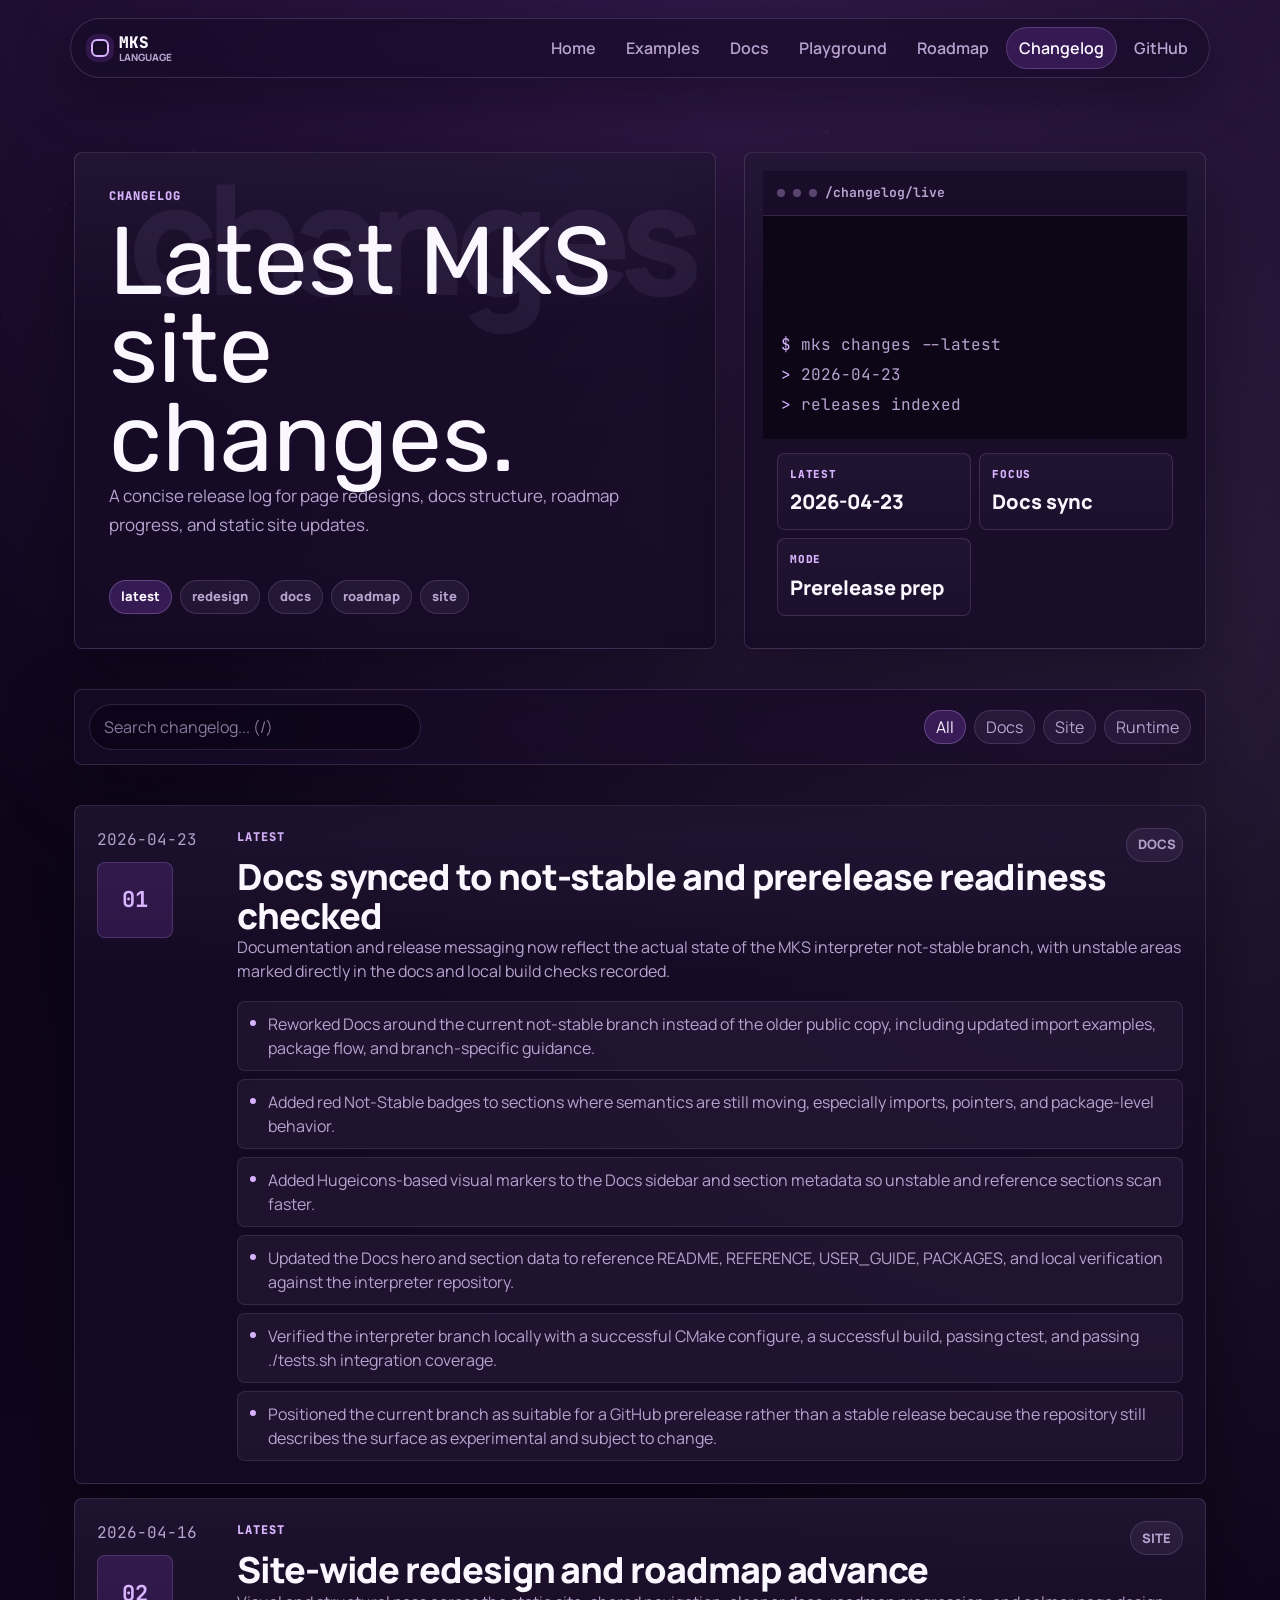
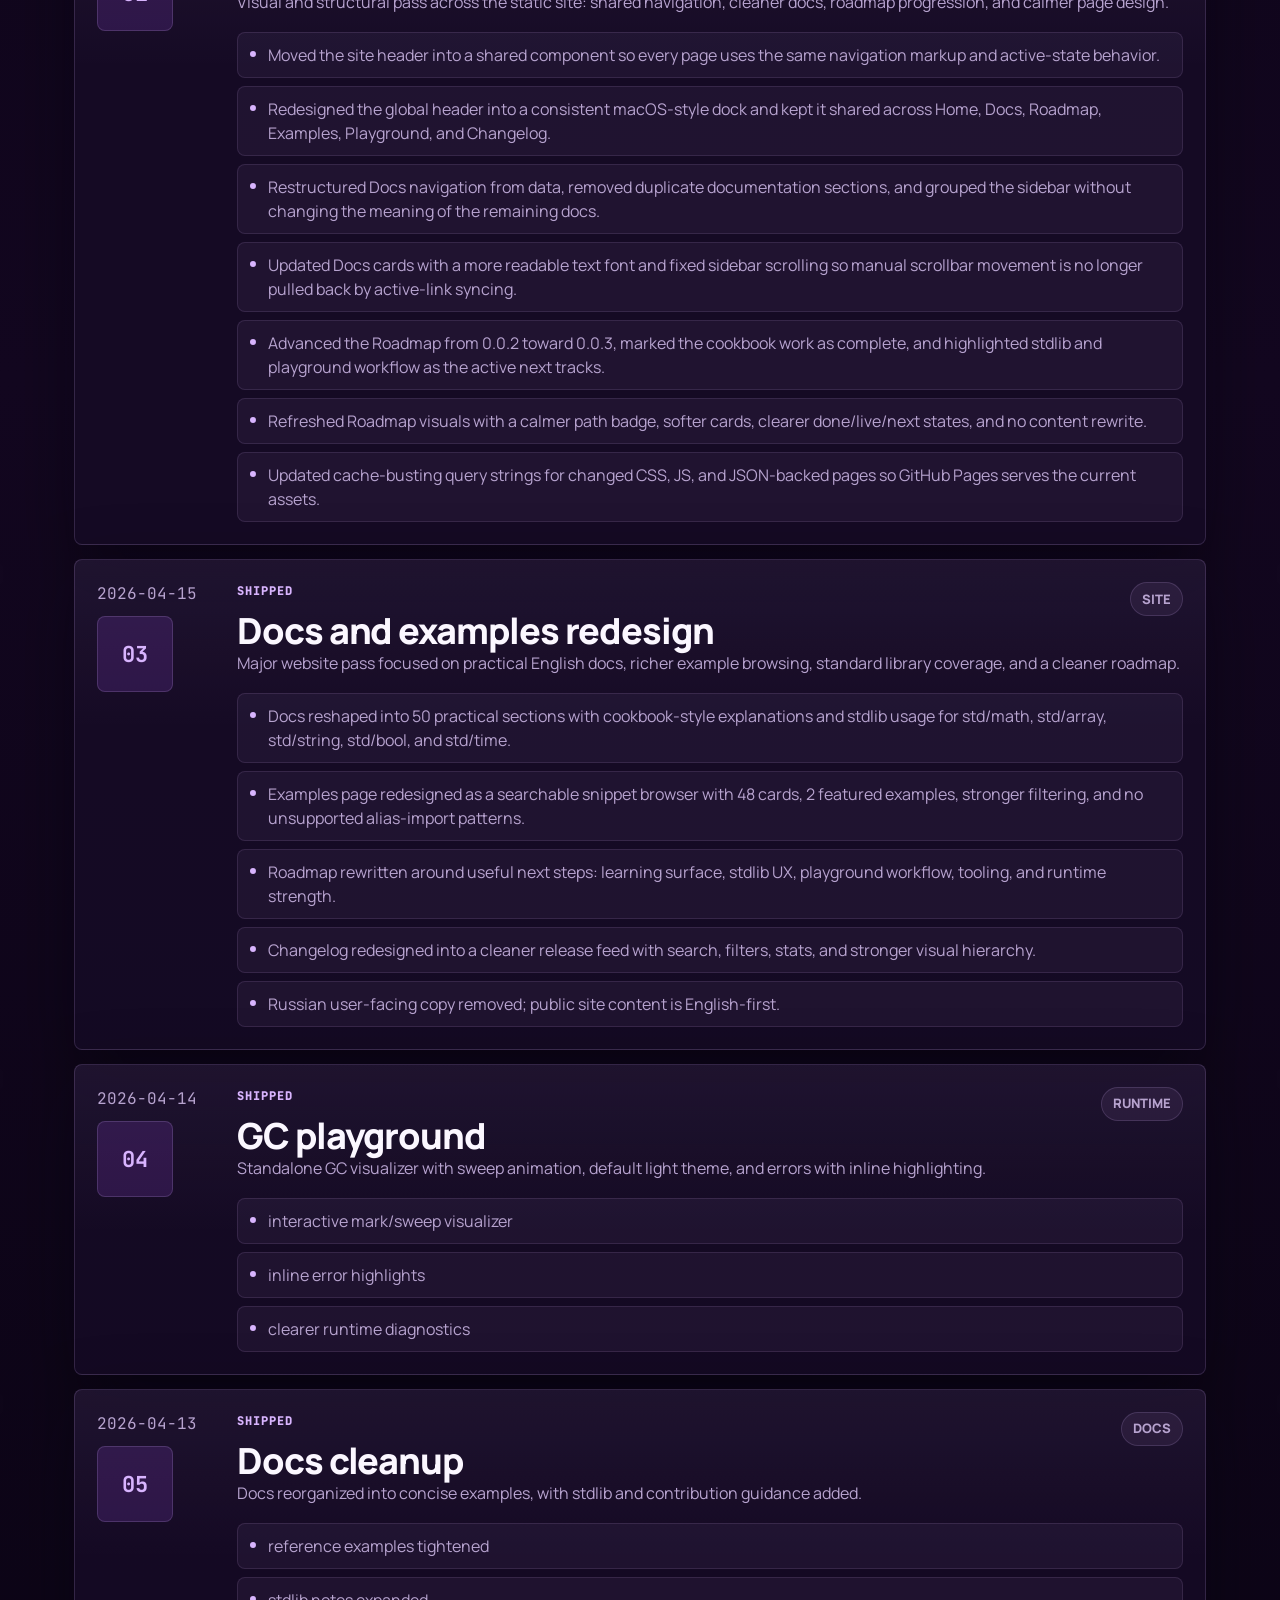
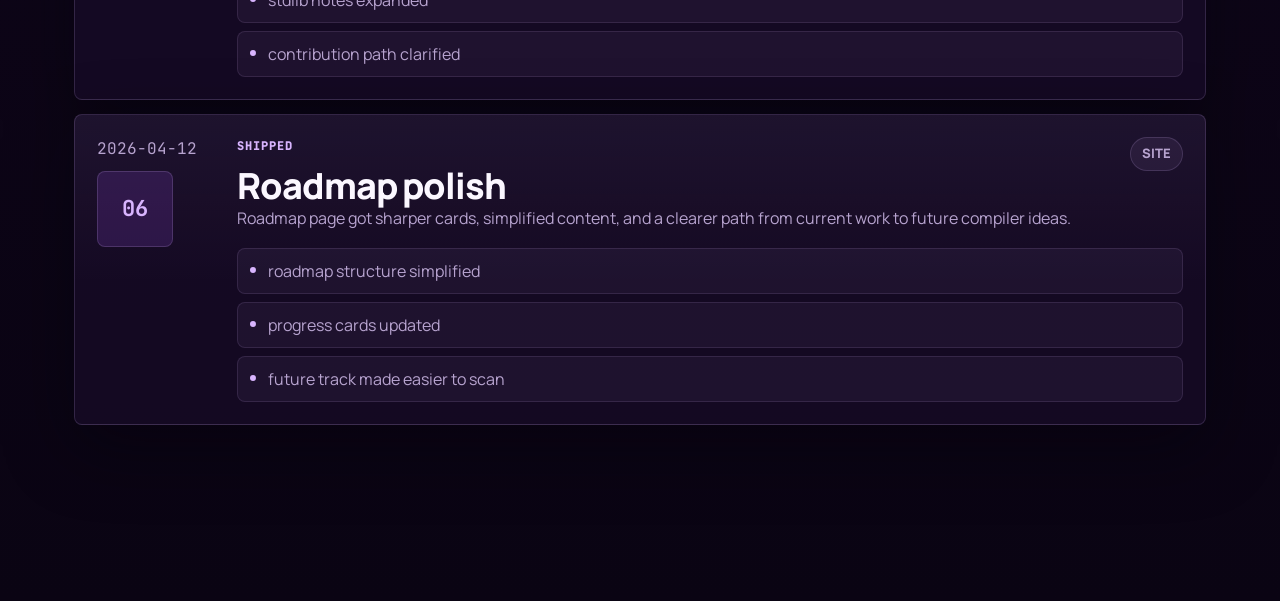
==== commit 6d800015: "feat(ux): add localized empty state to changelog search - Add `changelog.empty` keys to `site.json` " ====
--- a/changelog.html
+++ b/changelog.html
@@ -10,7 +10,7 @@
   <link rel="stylesheet" href="assets/css/reworking.css?v=20260427-1">
 </head>
 <body data-theme="dark">
-  <canvas class="particles" aria-hidden="true"></canvas>
+  <canvas class="particles"></canvas>
 
   <main id="main-content" tabindex="-1">
     <div id="changelog-root">
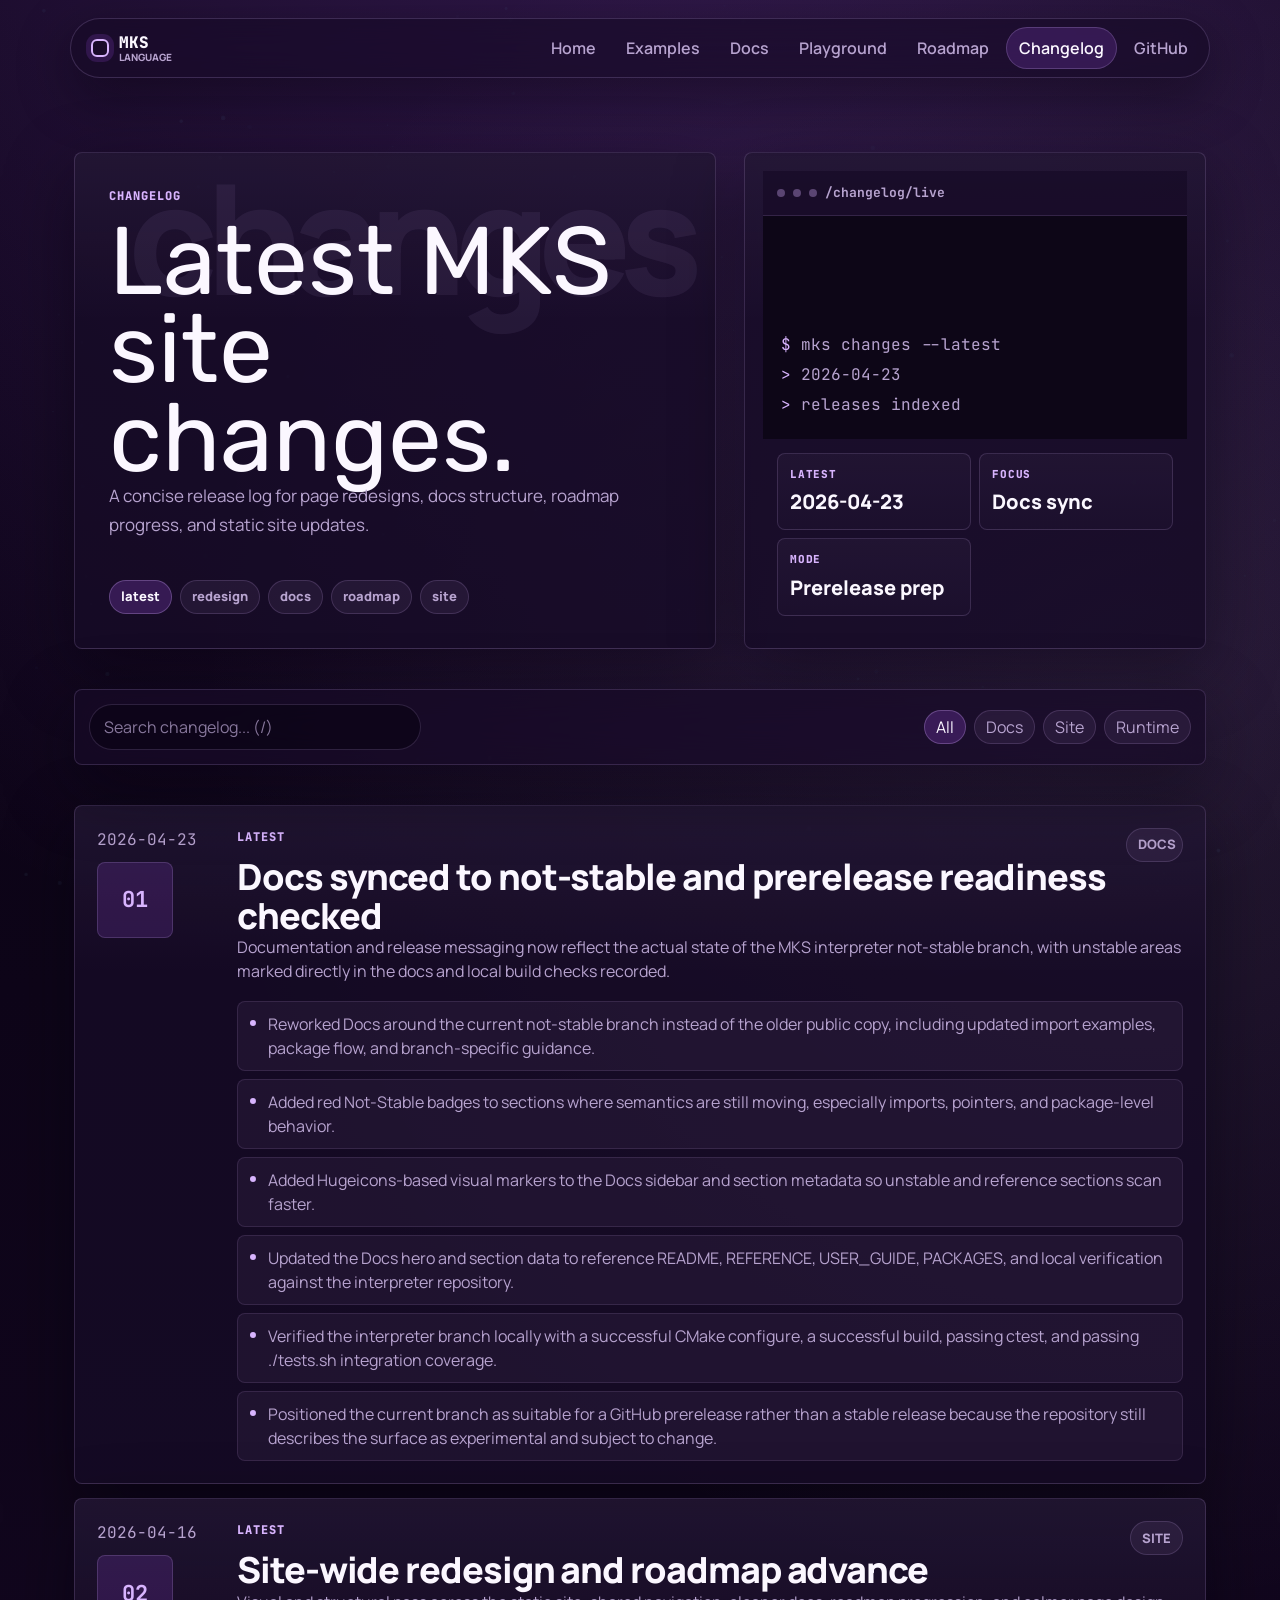
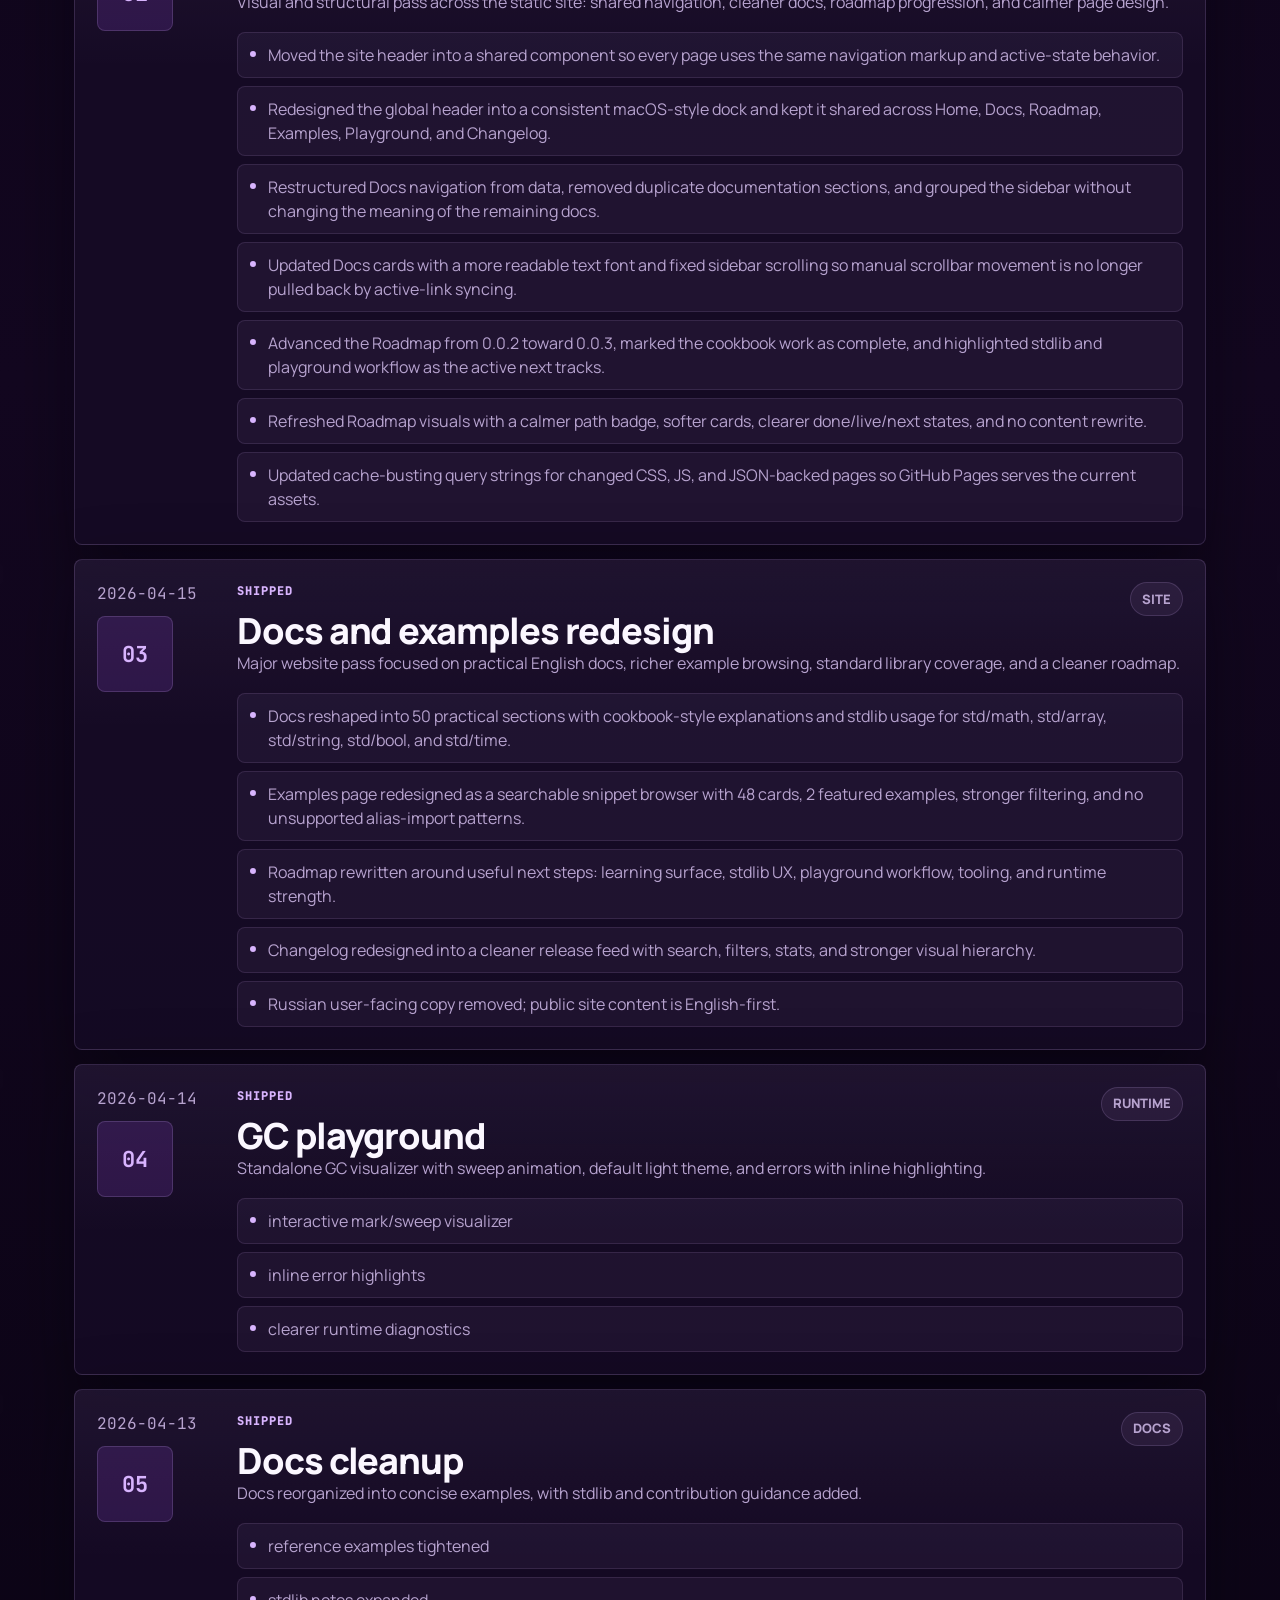
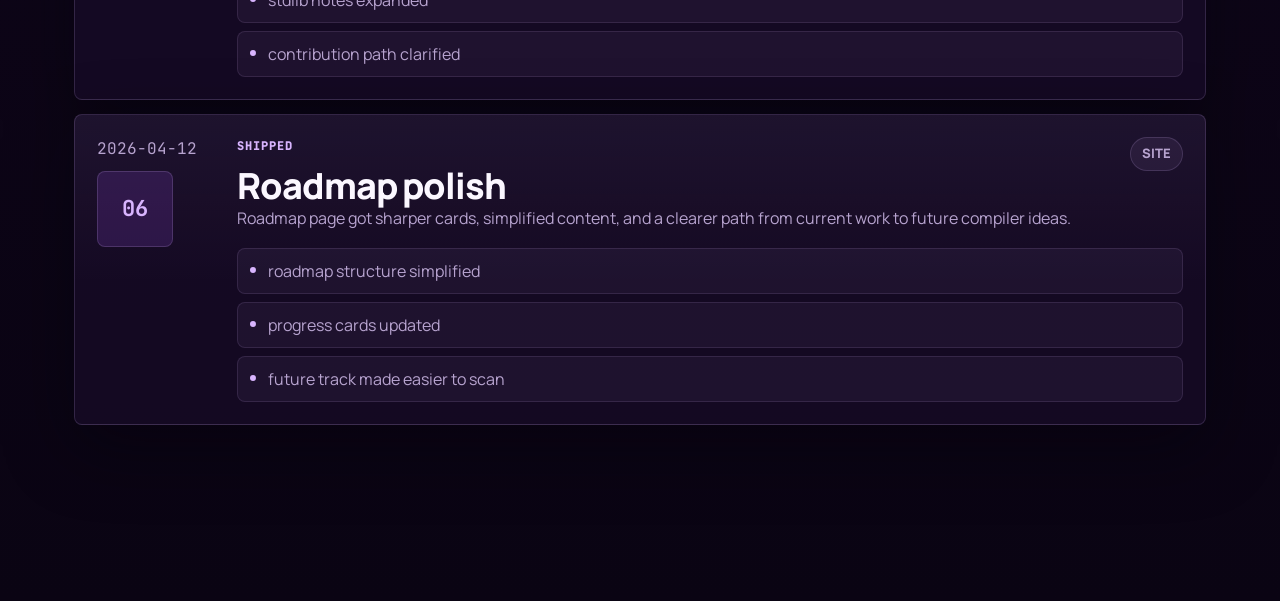
==== commit 7380711b: "🎨 Palette: Enhanced Search Feedback & Accessibility - Applied aria-hidden="true" to decorative backg" ====
--- a/changelog.html
+++ b/changelog.html
@@ -10,7 +10,7 @@
   <link rel="stylesheet" href="assets/css/reworking.css?v=20260427-1">
 </head>
 <body data-theme="dark">
-  <canvas class="particles"></canvas>
+  <canvas class="particles" aria-hidden="true"></canvas>
 
   <main id="main-content" tabindex="-1">
     <div id="changelog-root">
--- a/assets/css/changelog.css
+++ b/assets/css/changelog.css
@@ -238,47 +238,15 @@
   }
 }
 
-.change-search-wrap {
-  position: relative;
-  width: 100%;
-}
-
 .change-search {
   width: 100%;
   min-height: 44px;
-  padding: 10px 42px 10px 14px;
+  padding: 10px 14px;
   border: 1px solid rgba(216, 180, 254, 0.16);
   border-radius: 999px;
   color: #fbf7ff;
   background: rgba(9, 3, 18, 0.54);
   font: inherit;
-}
-
-.change-search-clear {
-  position: absolute;
-  right: 6px;
-  top: 50%;
-  transform: translateY(-50%);
-  width: 32px;
-  height: 32px;
-  display: flex;
-  align-items: center;
-  justify-content: center;
-  border-radius: 999px;
-  background: rgba(168, 85, 247, 0.12);
-  border: 1px solid rgba(216, 180, 254, 0.16);
-  color: #d8b4fe;
-  cursor: pointer;
-  transition: background 160ms, border-color 160ms;
-}
-
-.change-search-clear:hover {
-  background: rgba(168, 85, 247, 0.22);
-  border-color: rgba(216, 180, 254, 0.28);
-}
-
-.change-search-clear.hidden {
-  display: none;
 }
 
 .change-search::placeholder {
@@ -425,3 +393,4 @@
     padding: 22px;
   }
 }
+.changelog-empty { margin-top: 24px; }
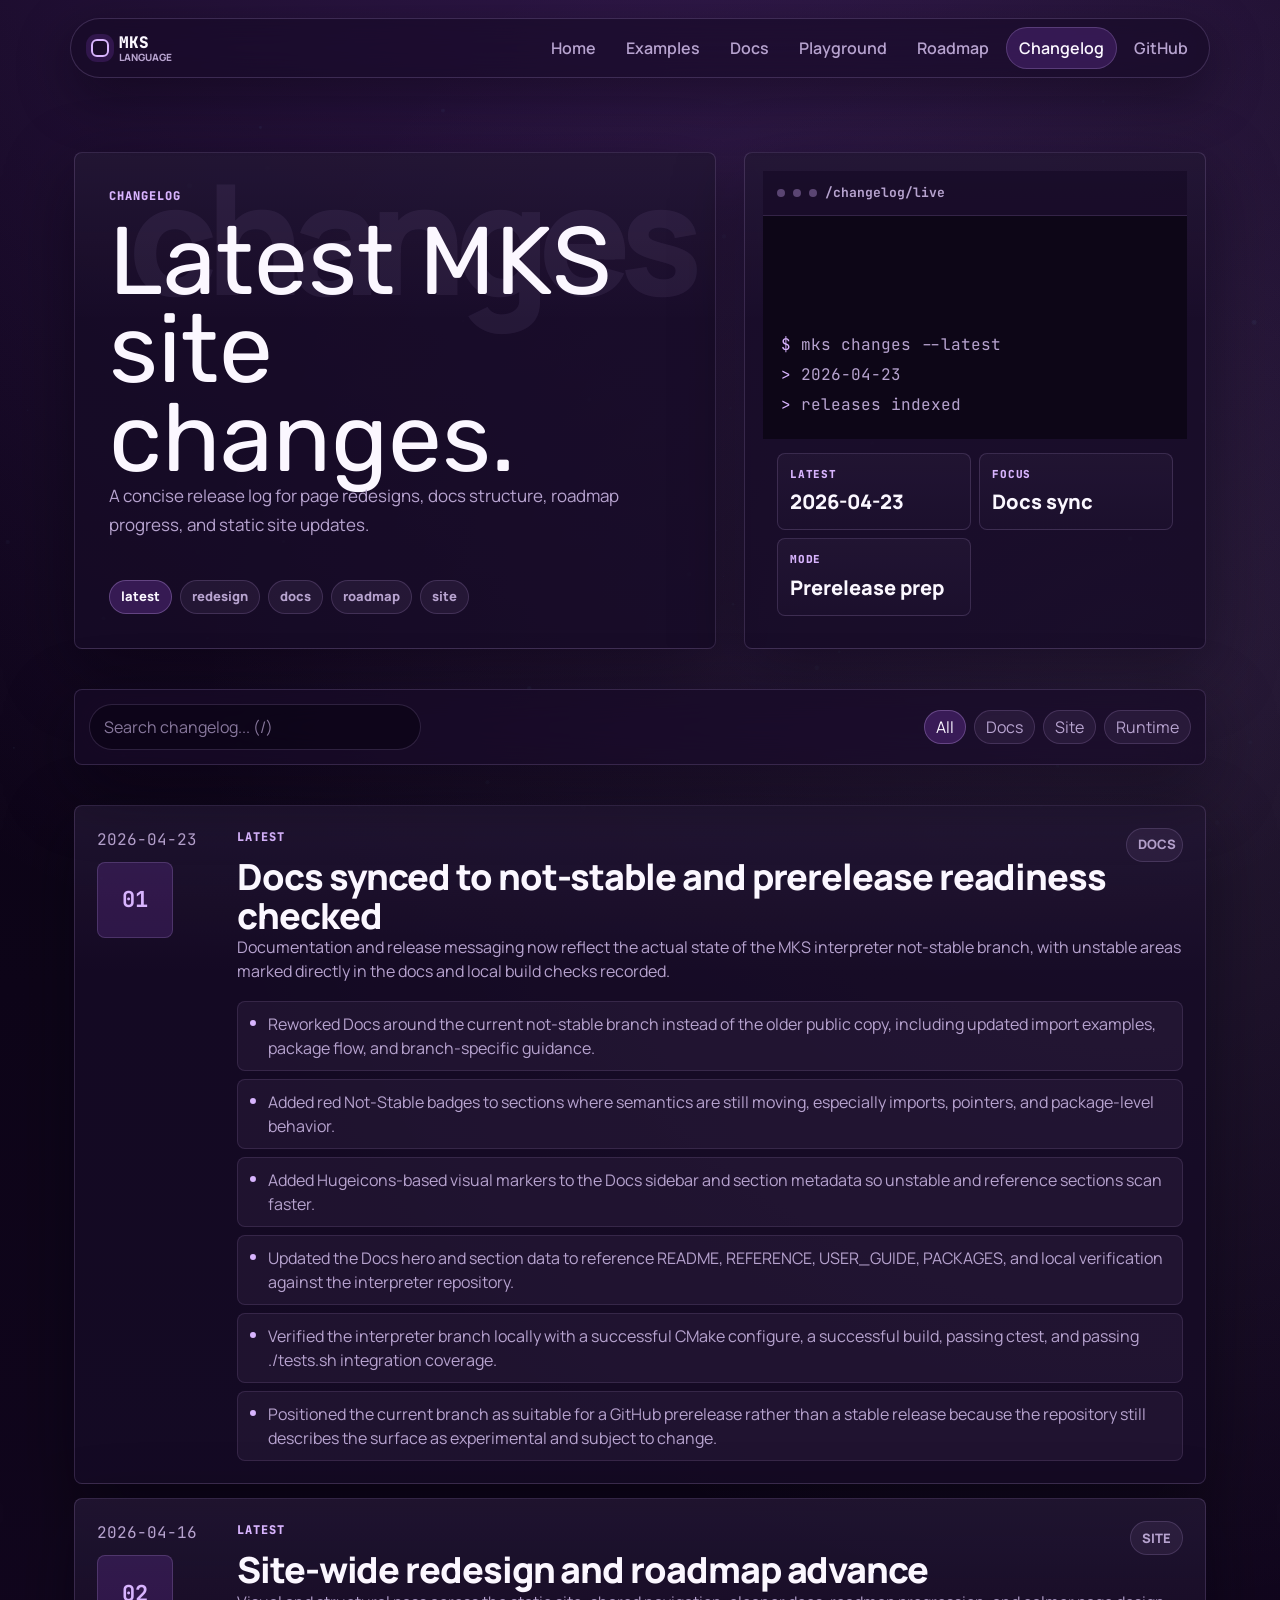
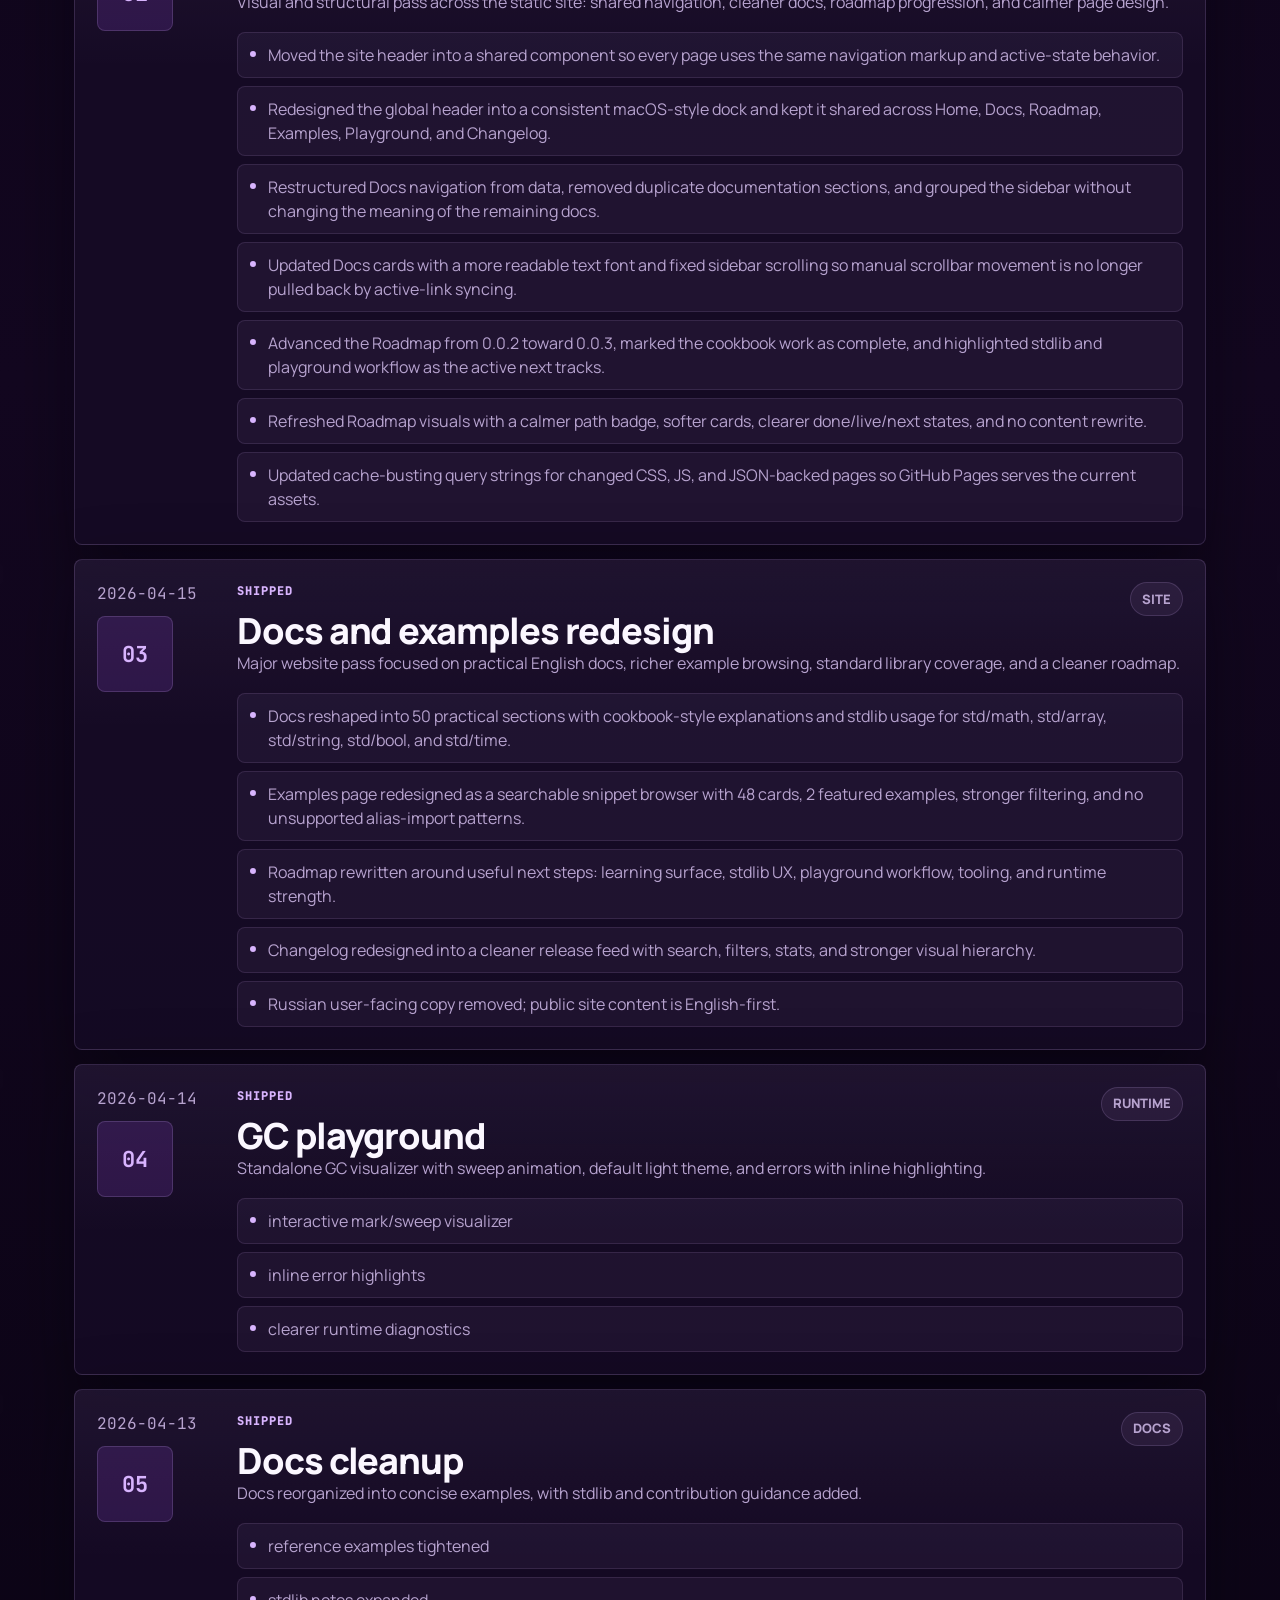
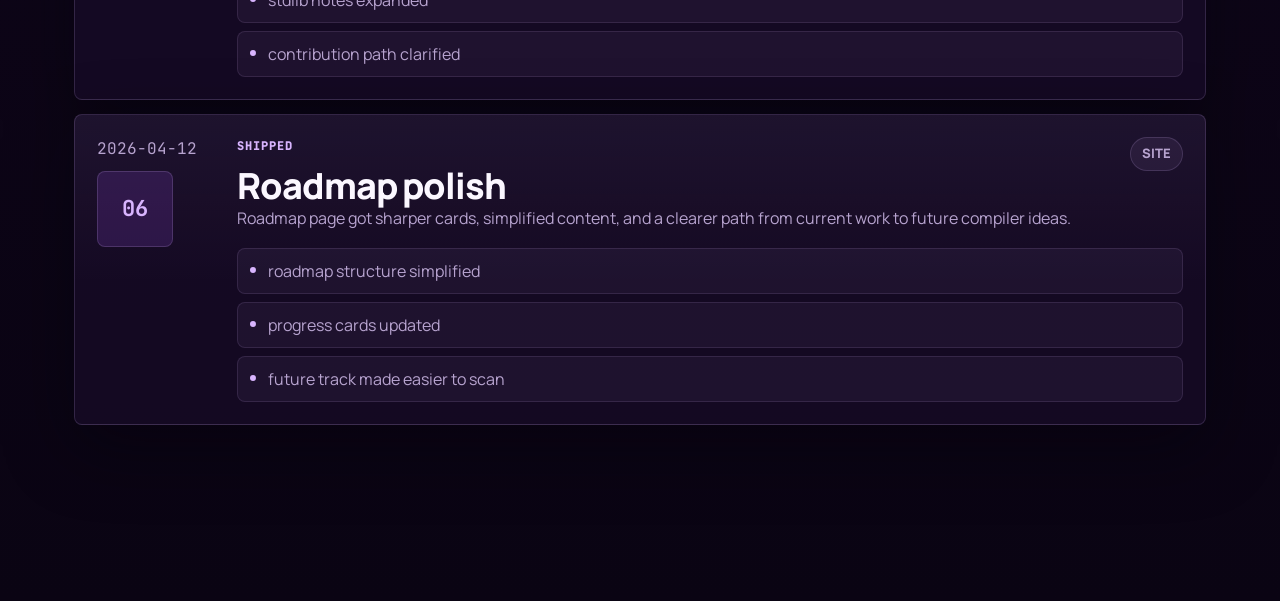
==== commit 9871d2a2: "🎨 Palette: Add empty state for Changelog search - Implement localized empty state for search results" ====
--- a/changelog.html
+++ b/changelog.html
@@ -10,7 +10,7 @@
   <link rel="stylesheet" href="assets/css/reworking.css?v=20260427-1">
 </head>
 <body data-theme="dark">
-  <canvas class="particles" aria-hidden="true"></canvas>
+  <canvas class="particles"></canvas>
 
   <main id="main-content" tabindex="-1">
     <div id="changelog-root">
--- a/assets/css/changelog.css
+++ b/assets/css/changelog.css
@@ -393,4 +393,7 @@
     padding: 22px;
   }
 }
-.changelog-empty { margin-top: 24px; }
+
+.changelog-empty {
+  margin-top: 24px;
+}
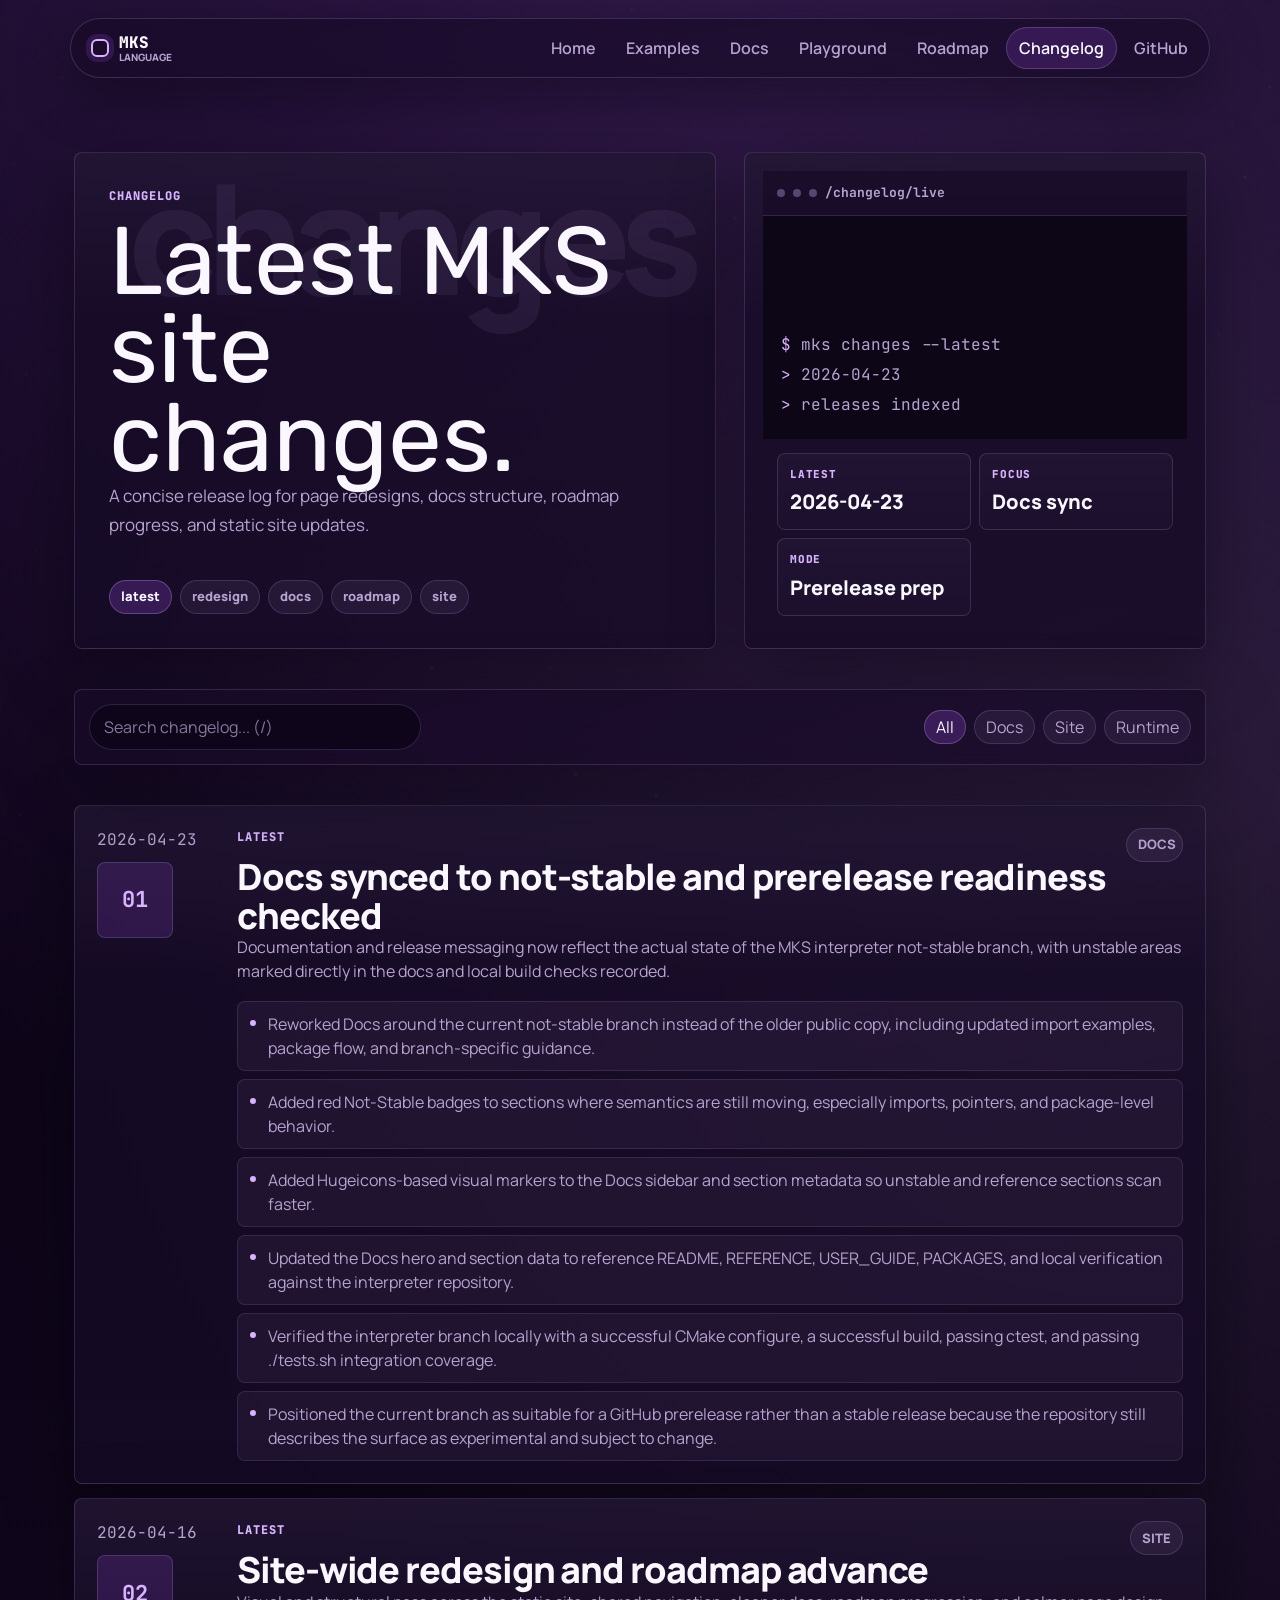
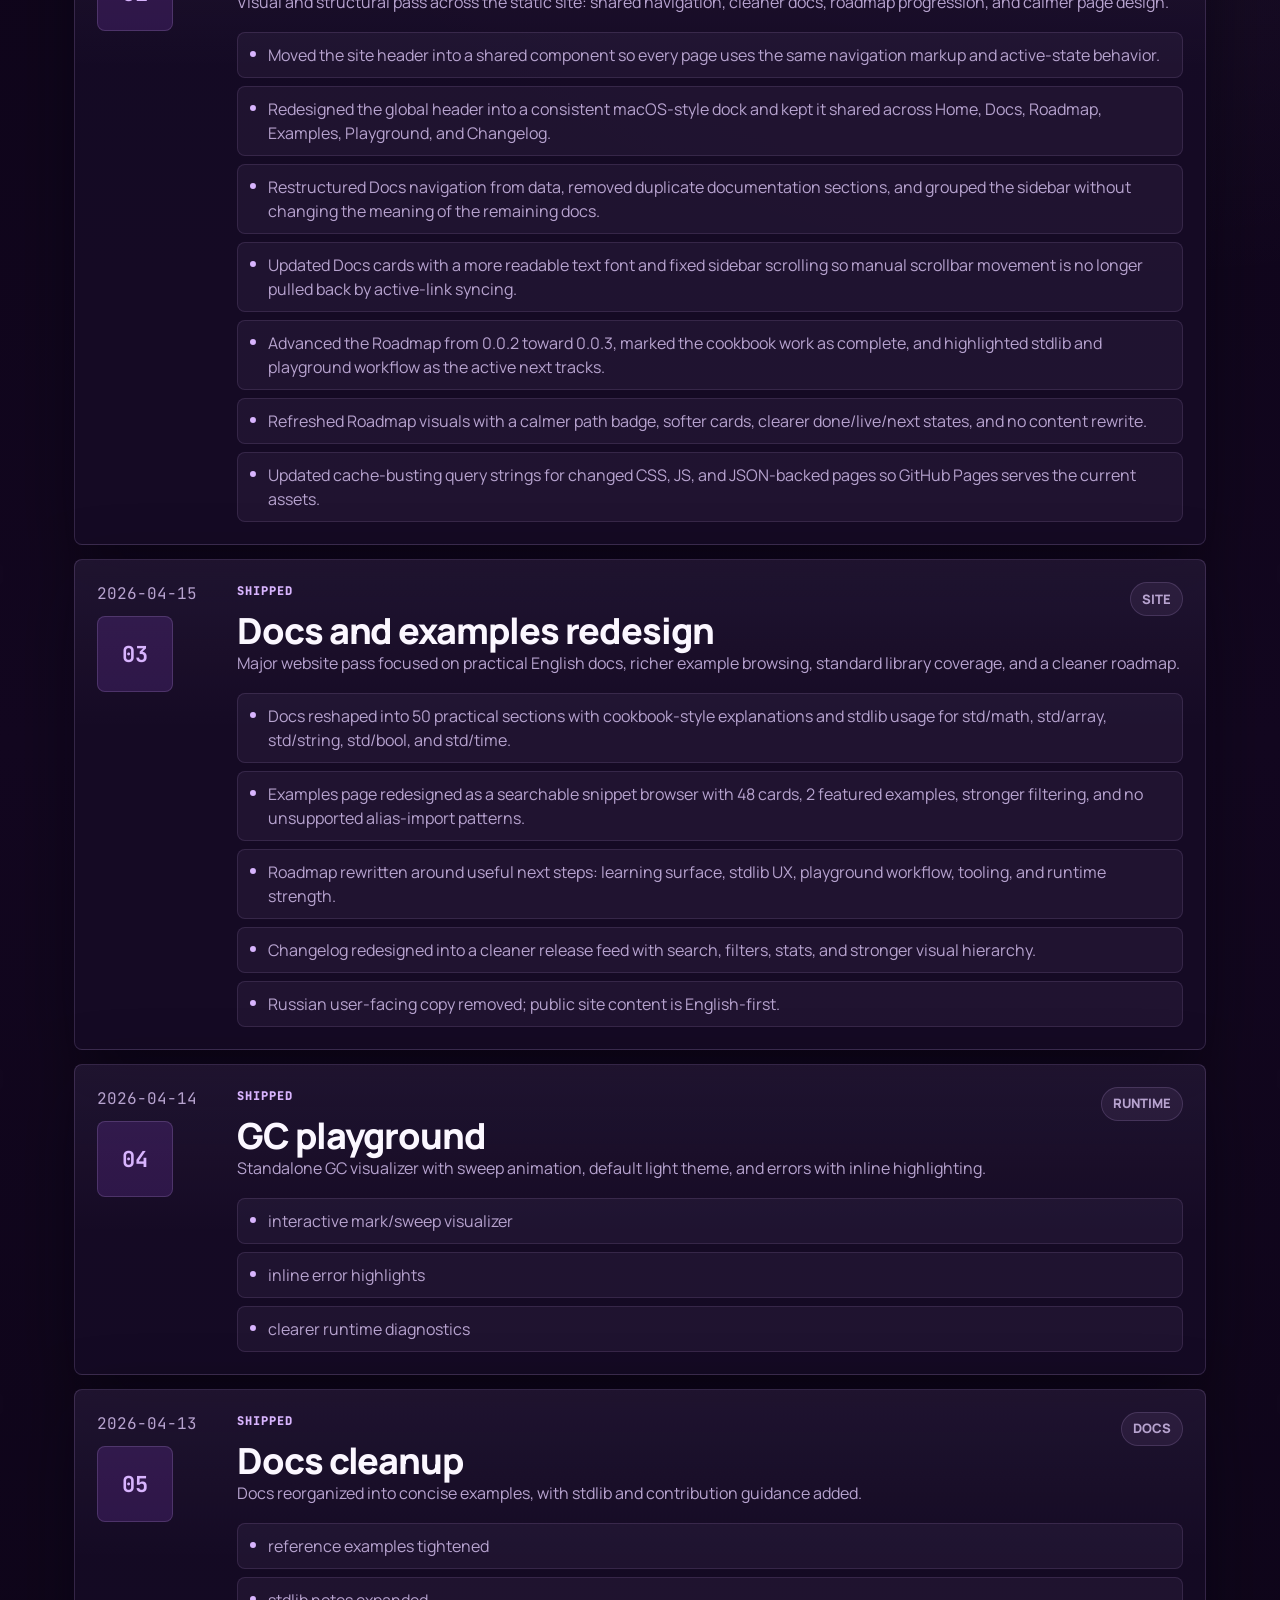
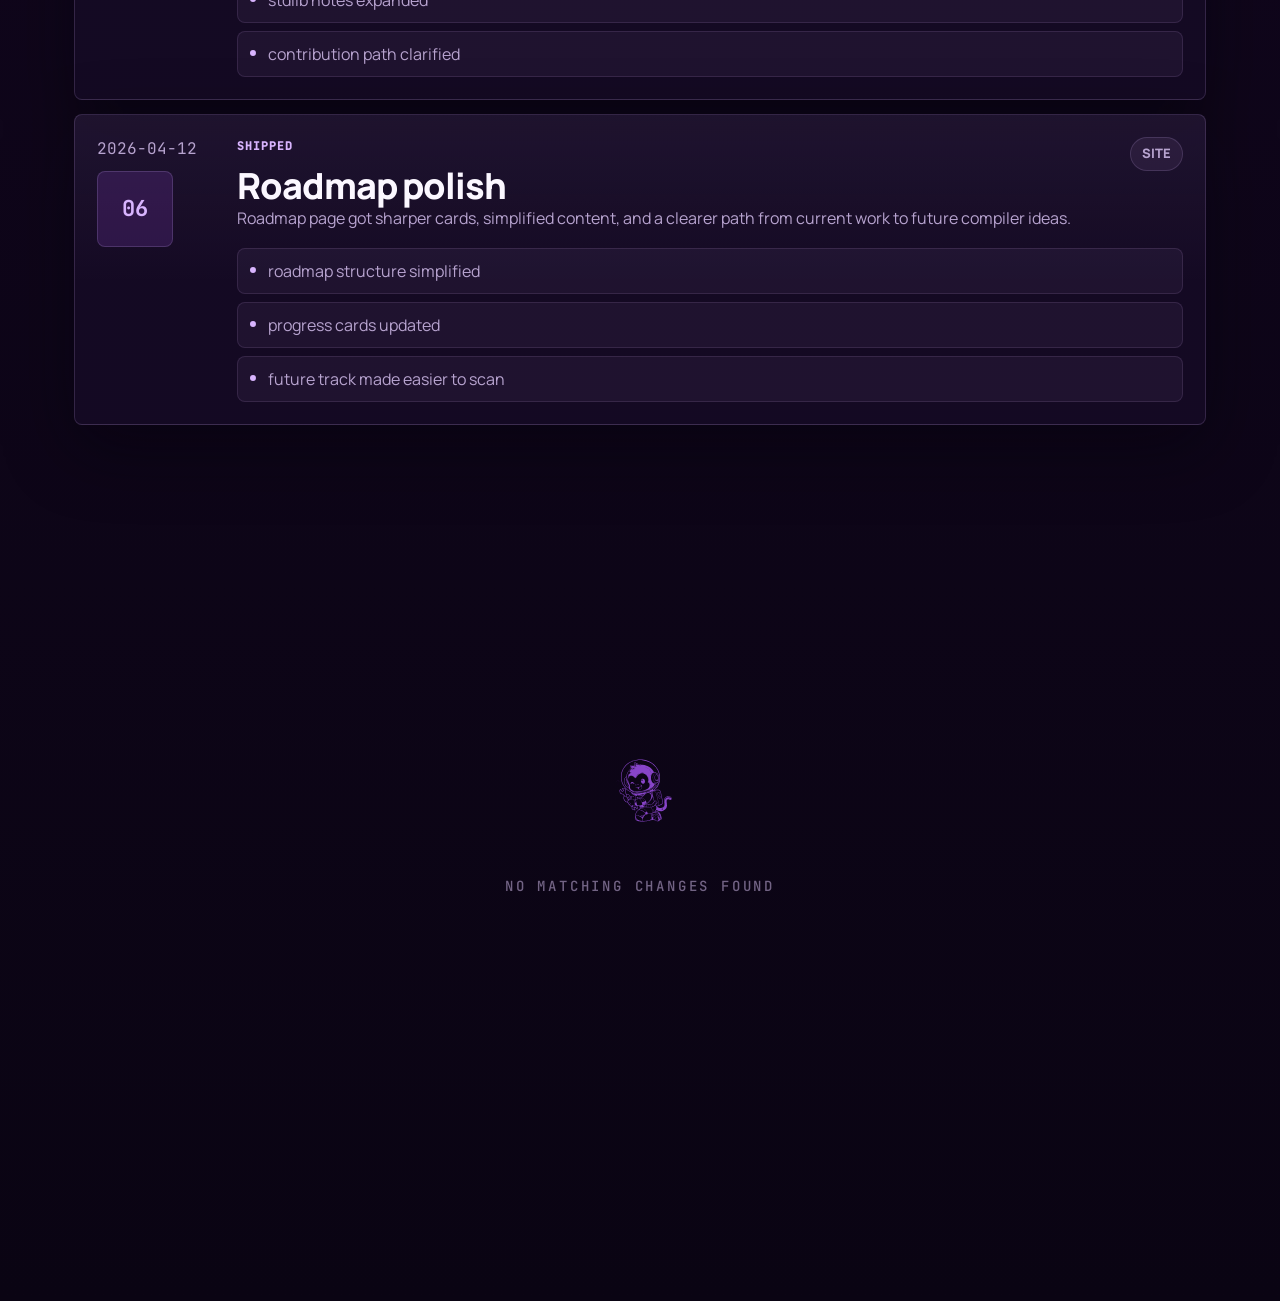
==== commit 197a28fd: "Merge d12b70a0d7151af0899bba6d3d69e816927090c7 into 1c8f81f423aa3a55d6640069754421a5b565d9c0" ====
--- a/changelog.html
+++ b/changelog.html
@@ -10,7 +10,7 @@
   <link rel="stylesheet" href="assets/css/reworking.css?v=20260427-1">
 </head>
 <body data-theme="dark">
-  <canvas class="particles"></canvas>
+  <canvas class="particles" aria-hidden="true"></canvas>
 
   <main id="main-content" tabindex="-1">
     <div id="changelog-root">
